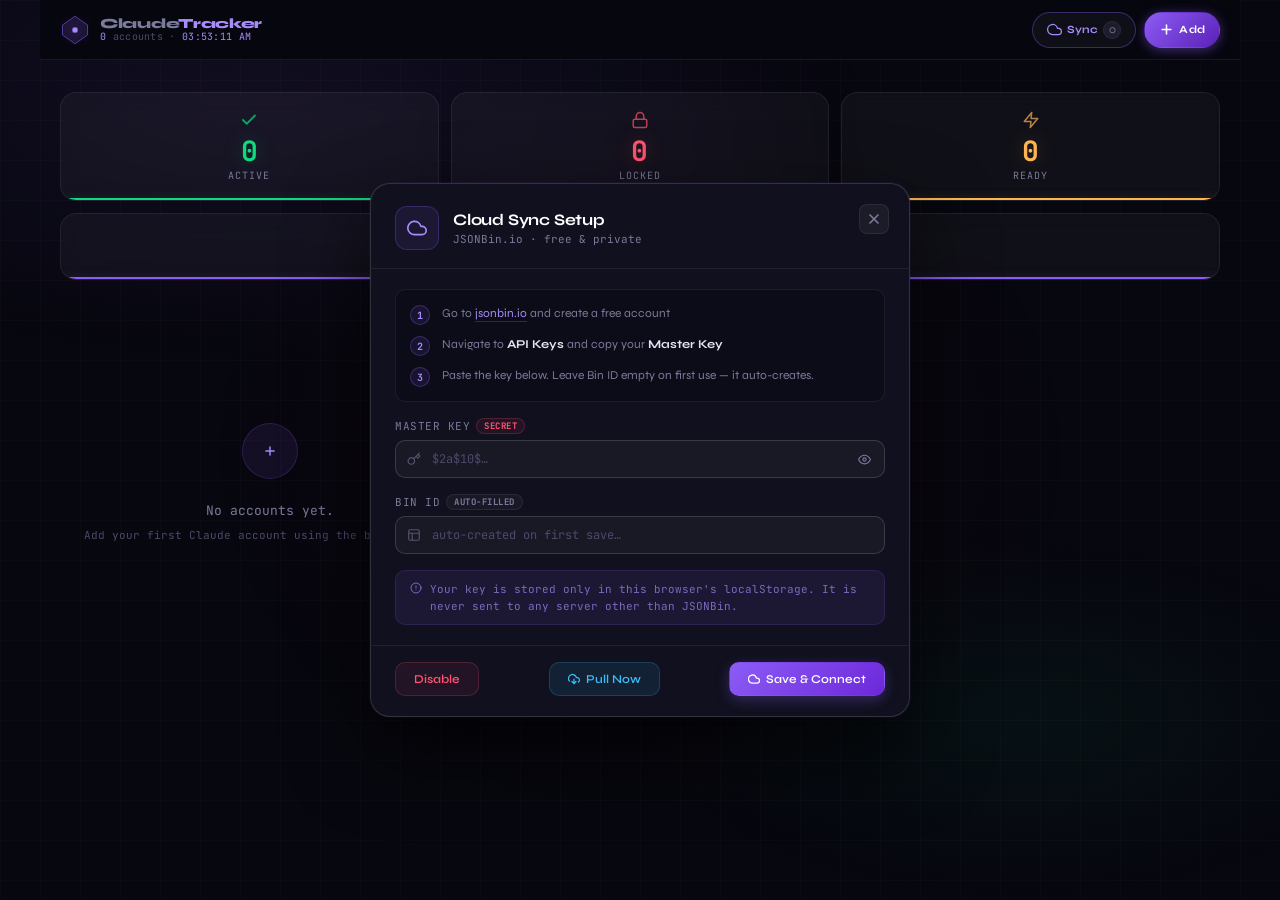
==== index.html @ 6a39f414 "add v1.0" ====
<!DOCTYPE html>
<html lang="en">
<head>
  <meta charset="UTF-8">
  <meta name="viewport" content="width=device-width, initial-scale=1.0">
  <title>Claude Account Tracker</title>
  <meta name="theme-color" content="#0a0a14">
  <meta name="apple-mobile-web-app-capable" content="yes">
  <meta name="apple-mobile-web-app-status-bar-style" content="black-translucent">
  <meta name="apple-mobile-web-app-title" content="ClaudeTrack">
  <link rel="preconnect" href="https://fonts.googleapis.com">
  <link href="https://fonts.googleapis.com/css2?family=Syne:wght@400;500;600;700;800&family=JetBrains+Mono:wght@300;400;500;700&display=swap" rel="stylesheet">
  <link rel="stylesheet" href="style.css">
</head>
<body>

<div class="app-wrapper">

  <!-- Nav Bar -->
  <nav class="navbar">
    <div class="nav-brand">
      <div class="nav-gem">
        <svg viewBox="0 0 48 48" fill="none" xmlns="http://www.w3.org/2000/svg">
          <polygon points="24,2 44,16 44,32 24,46 4,32 4,16" fill="rgba(139,92,246,0.15)" stroke="rgba(139,92,246,0.6)" stroke-width="1.5"/>
          <circle cx="24" cy="24" r="4" fill="#a78bfa" filter="url(#ngf)"/>
          <defs><filter id="ngf"><feGaussianBlur stdDeviation="1.5" result="b"/><feMerge><feMergeNode in="b"/><feMergeNode in="SourceGraphic"/></feMerge></filter></defs>
        </svg>
      </div>
      <div class="nav-brand-text">
        <span class="nav-title">Claude<span>Tracker</span></span>
        <span class="nav-meta"><span id="total-count">0</span> accounts · <span id="live-clock">--:--:--</span></span>
      </div>
    </div>

    <div class="nav-actions">
      <button class="nav-btn nav-btn-cloud" id="btn-cloud-setup" title="Cloud Sync">
        <svg width="15" height="15" viewBox="0 0 24 24" fill="none" stroke="currentColor" stroke-width="2" stroke-linecap="round" stroke-linejoin="round"><path d="M18 10h-1.26A8 8 0 1 0 9 20h9a5 5 0 0 0 0-10z"/></svg>
        <span class="nav-btn-label">Sync</span>
        <span class="sync-badge ss-idle" id="sync-status">○</span>
      </button>

      <button class="nav-btn nav-btn-add" id="btn-add-account" title="Add Account">
        <svg width="15" height="15" viewBox="0 0 24 24" fill="none" stroke="currentColor" stroke-width="2.5" stroke-linecap="round" stroke-linejoin="round"><line x1="12" y1="5" x2="12" y2="19"/><line x1="5" y1="12" x2="19" y2="12"/></svg>
        <span class="nav-btn-label">Add</span>
      </button>
    </div>
  </nav>

  <!-- Stats row -->
  <div class="stats-row">
    <div class="stat-card s-active">
      <span class="stat-icon"><svg width="18" height="18" viewBox="0 0 24 24" fill="none" stroke="currentColor" stroke-width="2.5" stroke-linecap="round" stroke-linejoin="round"><polyline points="20 6 9 17 4 12"/></svg></span>
      <div class="stat-num green" id="stat-active">0</div>
      <div class="stat-label">Active</div>
    </div>
    <div class="stat-card s-locked">
      <span class="stat-icon"><svg width="18" height="18" viewBox="0 0 24 24" fill="none" stroke="currentColor" stroke-width="2" stroke-linecap="round" stroke-linejoin="round"><rect x="3" y="11" width="18" height="11" rx="2" ry="2"/><path d="M7 11V7a5 5 0 0 1 10 0v4"/></svg></span>
      <div class="stat-num red" id="stat-locked">0</div>
      <div class="stat-label">Locked</div>
    </div>
    <div class="stat-card s-ready">
      <span class="stat-icon"><svg width="18" height="18" viewBox="0 0 24 24" fill="none" stroke="currentColor" stroke-width="2" stroke-linecap="round" stroke-linejoin="round"><polygon points="13 2 3 14 12 14 11 22 21 10 12 10 13 2"/></svg></span>
      <div class="stat-num amber" id="stat-ready">0</div>
      <div class="stat-label">Ready</div>
    </div>
    <div class="stat-card s-next">
      <span class="stat-icon s-next-icon"><svg width="20" height="20" viewBox="0 0 24 24" fill="none" stroke="currentColor" stroke-width="2" stroke-linecap="round" stroke-linejoin="round"><circle cx="12" cy="12" r="10"/><polyline points="12 6 12 12 16 14"/></svg></span>
      <div>
        <div class="stat-num purple" id="stat-next" style="font-size:20px;letter-spacing:2px;line-height:1">—</div>
        <div class="stat-label" style="text-align:left;margin-top:4px">Next Unlock</div>
      </div>
    </div>
  </div>

  <!-- Filter bar -->
  <div class="filter-bar">
    <button class="filter-btn active" data-filter="all">All <span class="filter-count" id="fc-all">0</span></button>
    <button class="filter-btn" data-filter="active">Active <span class="filter-count" id="fc-active">0</span></button>
    <button class="filter-btn" data-filter="locked">Locked <span class="filter-count" id="fc-locked">0</span></button>
    <button class="filter-btn" data-filter="ready">Ready <span class="filter-count" id="fc-ready">0</span></button>
  </div>

  <!-- Card grid -->
  <div class="grid" id="grid"></div>

  <footer>
    all data synced via jsonbin cloud · no emails stored locally · <span>Claude Tracker</span>
    <div class="footer-meta">
      <span class="footer-version">v1.0</span>
      <a class="footer-github" href="https://github.com/Tharindu899" target="_blank" rel="noopener">
        <svg width="13" height="13" viewBox="0 0 24 24" fill="currentColor" xmlns="http://www.w3.org/2000/svg"><path d="M12 0C5.37 0 0 5.37 0 12c0 5.31 3.435 9.795 8.205 11.385.6.105.825-.255.825-.57 0-.285-.015-1.23-.015-2.235-3.015.555-3.795-.735-4.035-1.41-.135-.345-.72-1.41-1.23-1.695-.42-.225-1.02-.78-.015-.795.945-.015 1.62.87 1.845 1.23 1.08 1.815 2.805 1.305 3.495.99.105-.78.42-1.305.765-1.605-2.67-.3-5.46-1.335-5.46-5.925 0-1.305.465-2.385 1.23-3.225-.12-.3-.54-1.53.12-3.18 0 0 1.005-.315 3.3 1.23.96-.27 1.98-.405 3-.405s2.04.135 3 .405c2.295-1.56 3.3-1.23 3.3-1.23.66 1.65.24 2.88.12 3.18.765.84 1.23 1.905 1.23 3.225 0 4.605-2.805 5.625-5.475 5.925.435.375.81 1.095.81 2.22 0 1.605-.015 2.895-.015 3.3 0 .315.225.69.825.57A12.02 12.02 0 0 0 24 12c0-6.63-5.37-12-12-12z"/></svg>
        tprabath81
      </a>
    </div>
  </footer>
</div>

<!-- Toast -->
<div class="toast" id="toast"></div>


<!-- ══════════════════════════════════════════════════════
     ADD ACCOUNT MODAL
     ═══════════════════════════════════════════════════ -->
<div class="modal-backdrop" id="add-modal-overlay"></div>
<div class="modal" id="add-modal" role="dialog" aria-modal="true" aria-labelledby="add-modal-title">
  <div class="modal-header">
    <div class="modal-icon modal-icon-green">
      <svg width="20" height="20" viewBox="0 0 24 24" fill="none" stroke="currentColor" stroke-width="2.5" stroke-linecap="round" stroke-linejoin="round"><path d="M16 21v-2a4 4 0 0 0-4-4H6a4 4 0 0 0-4 4v2"/><circle cx="9" cy="7" r="4"/><line x1="19" y1="8" x2="19" y2="14"/><line x1="22" y1="11" x2="16" y2="11"/></svg>
    </div>
    <div>
      <h2 class="modal-title" id="add-modal-title">Add Account</h2>
      <p class="modal-subtitle">Saved securely to your cloud bin</p>
    </div>
    <button class="modal-close" id="add-modal-close" aria-label="Close">
      <svg width="16" height="16" viewBox="0 0 24 24" fill="none" stroke="currentColor" stroke-width="2.5" stroke-linecap="round" stroke-linejoin="round"><line x1="18" y1="6" x2="6" y2="18"/><line x1="6" y1="6" x2="18" y2="18"/></svg>
    </button>
  </div>

  <div class="modal-body">
    <div class="field-group">
      <label class="field-label" for="add-name">Display Name</label>
      <div class="field-wrap">
        <span class="field-icon">
          <svg width="14" height="14" viewBox="0 0 24 24" fill="none" stroke="currentColor" stroke-width="2" stroke-linecap="round" stroke-linejoin="round"><path d="M20 21v-2a4 4 0 0 0-4-4H8a4 4 0 0 0-4 4v2"/><circle cx="12" cy="7" r="4"/></svg>
        </span>
        <input class="field-input" type="text" id="add-name" placeholder="e.g. Tharindu" autocomplete="off" spellcheck="false">
      </div>
    </div>

    <div class="field-group">
      <label class="field-label" for="add-email">Gmail Address</label>
      <div class="field-wrap">
        <span class="field-icon">
          <svg width="14" height="14" viewBox="0 0 24 24" fill="none" stroke="currentColor" stroke-width="2" stroke-linecap="round" stroke-linejoin="round"><path d="M4 4h16c1.1 0 2 .9 2 2v12c0 1.1-.9 2-2 2H4c-1.1 0-2-.9-2-2V6c0-1.1.9-2 2-2z"/><polyline points="22,6 12,13 2,6"/></svg>
        </span>
        <input class="field-input" type="email" id="add-email" placeholder="user@gmail.com" autocomplete="off" spellcheck="false">
      </div>
    </div>

    <div class="modal-notice">
      <svg width="12" height="12" viewBox="0 0 24 24" fill="none" stroke="currentColor" stroke-width="2" stroke-linecap="round" stroke-linejoin="round"><path d="M12 22s8-4 8-10V5l-8-3-8 3v7c0 6 8 10 8 10z"/></svg>
      This email is stored in your JSONBin cloud only — not in this repository or any local file.
    </div>
  </div>

  <div class="modal-footer">
    <button class="modal-btn modal-btn-ghost" id="add-cancel-btn" onclick="closeAddModal ? closeAddModal() : document.getElementById('add-modal').classList.remove('open')">Cancel</button>
    <button class="modal-btn modal-btn-primary" id="add-confirm-btn">
      <svg width="14" height="14" viewBox="0 0 24 24" fill="none" stroke="currentColor" stroke-width="2.5" stroke-linecap="round" stroke-linejoin="round"><line x1="12" y1="5" x2="12" y2="19"/><line x1="5" y1="12" x2="19" y2="12"/></svg>
      Add Account
    </button>
  </div>
</div>


<!-- ══════════════════════════════════════════════════════
     CLOUD SETUP MODAL
     ═══════════════════════════════════════════════════ -->
<div class="modal-backdrop" id="setup-modal-overlay"></div>
<div class="modal modal-wide" id="setup-modal" role="dialog" aria-modal="true" aria-labelledby="setup-modal-title">
  <div class="modal-header">
    <div class="modal-icon modal-icon-purple">
      <svg width="20" height="20" viewBox="0 0 24 24" fill="none" stroke="currentColor" stroke-width="2" stroke-linecap="round" stroke-linejoin="round"><path d="M18 10h-1.26A8 8 0 1 0 9 20h9a5 5 0 0 0 0-10z"/></svg>
    </div>
    <div>
      <h2 class="modal-title" id="setup-modal-title">Cloud Sync Setup</h2>
      <p class="modal-subtitle">JSONBin.io · free & private</p>
    </div>
    <button class="modal-close" id="setup-modal-close" aria-label="Close">
      <svg width="16" height="16" viewBox="0 0 24 24" fill="none" stroke="currentColor" stroke-width="2.5" stroke-linecap="round" stroke-linejoin="round"><line x1="18" y1="6" x2="6" y2="18"/><line x1="6" y1="6" x2="18" y2="18"/></svg>
    </button>
  </div>

  <div class="modal-body">

    <!-- Step guide -->
    <div class="setup-steps">
      <div class="setup-step">
        <div class="step-num">1</div>
        <div class="step-text">Go to <a href="https://jsonbin.io" target="_blank" rel="noopener" class="setup-link">jsonbin.io</a> and create a free account</div>
      </div>
      <div class="setup-step">
        <div class="step-num">2</div>
        <div class="step-text">Navigate to <strong>API Keys</strong> and copy your <strong>Master Key</strong></div>
      </div>
      <div class="setup-step">
        <div class="step-num">3</div>
        <div class="step-text">Paste the key below. Leave Bin ID empty on first use — it auto-creates.</div>
      </div>
    </div>

    <div class="field-group">
      <label class="field-label" for="setup-key-input">
        Master Key
        <span class="field-badge">secret</span>
      </label>
      <div class="field-wrap">
        <span class="field-icon">
          <svg width="14" height="14" viewBox="0 0 24 24" fill="none" stroke="currentColor" stroke-width="2" stroke-linecap="round" stroke-linejoin="round"><path d="M21 2l-2 2m-7.61 7.61a5.5 5.5 0 1 1-7.778 7.778 5.5 5.5 0 0 1 7.777-7.777zm0 0L15.5 7.5m0 0l3 3L22 7l-3-3m-3.5 3.5L19 4"/></svg>
        </span>
        <input class="field-input field-mono" type="password" id="setup-key-input" placeholder="$2a$10$…" autocomplete="off" spellcheck="false">
        <button class="field-reveal" onclick="const i=document.getElementById('setup-key-input');i.type=i.type==='password'?'text':'password'" title="Toggle visibility">
          <svg width="13" height="13" viewBox="0 0 24 24" fill="none" stroke="currentColor" stroke-width="2" stroke-linecap="round" stroke-linejoin="round"><path d="M1 12s4-8 11-8 11 8 11 8-4 8-11 8-11-8-11-8z"/><circle cx="12" cy="12" r="3"/></svg>
        </button>
      </div>
    </div>

    <div class="field-group">
      <label class="field-label" for="setup-id-input">
        Bin ID
        <span class="field-badge field-badge-dim">auto-filled</span>
      </label>
      <div class="field-wrap">
        <span class="field-icon">
          <svg width="14" height="14" viewBox="0 0 24 24" fill="none" stroke="currentColor" stroke-width="2" stroke-linecap="round" stroke-linejoin="round"><rect x="3" y="3" width="18" height="18" rx="2" ry="2"/><line x1="3" y1="9" x2="21" y2="9"/><line x1="9" y1="21" x2="9" y2="9"/></svg>
        </span>
        <input class="field-input field-mono" type="text" id="setup-id-input" placeholder="auto-created on first save…" autocomplete="off" spellcheck="false">
      </div>
    </div>

    <div class="modal-notice modal-notice-purple">
      <svg width="12" height="12" viewBox="0 0 24 24" fill="none" stroke="currentColor" stroke-width="2" stroke-linecap="round" stroke-linejoin="round"><circle cx="12" cy="12" r="10"/><line x1="12" y1="8" x2="12" y2="12"/><line x1="12" y1="16" x2="12.01" y2="16"/></svg>
      Your key is stored only in this browser's localStorage. It is never sent to any server other than JSONBin.
    </div>
  </div>

  <div class="modal-footer modal-footer-3">
    <button class="modal-btn modal-btn-danger" id="setup-clear-btn">Disable</button>
    <button class="modal-btn modal-btn-secondary" id="setup-pull-btn">
      <svg width="12" height="12" viewBox="0 0 24 24" fill="none" stroke="currentColor" stroke-width="2.5" stroke-linecap="round" stroke-linejoin="round"><polyline points="8 17 12 21 16 17"/><line x1="12" y1="12" x2="12" y2="21"/><path d="M20.88 18.09A5 5 0 0 0 18 9h-1.26A8 8 0 1 0 3 16.29"/></svg>
      Pull Now
    </button>
    <button class="modal-btn modal-btn-primary" id="setup-save-btn">
      <svg width="12" height="12" viewBox="0 0 24 24" fill="none" stroke="currentColor" stroke-width="2.5" stroke-linecap="round" stroke-linejoin="round"><path d="M18 10h-1.26A8 8 0 1 0 9 20h9a5 5 0 0 0 0-10z"/></svg>
      Save & Connect
    </button>
  </div>
</div>


<!-- ══════════════════════════════════════════════════════
     LOCK MODAL
     ═══════════════════════════════════════════════════ -->
<div class="modal-backdrop" id="lock-modal-overlay"></div>
<div class="modal" id="lock-modal" role="dialog" aria-modal="true" aria-labelledby="lock-modal-title">
  <div class="modal-header">
    <div class="modal-icon modal-icon-red">
      <svg width="20" height="20" viewBox="0 0 24 24" fill="none" stroke="currentColor" stroke-width="2.5" stroke-linecap="round" stroke-linejoin="round"><rect x="3" y="11" width="18" height="11" rx="2"/><path d="M7 11V7a5 5 0 0 1 10 0v4"/></svg>
    </div>
    <div>
      <h2 class="modal-title" id="lock-modal-title">Set Lock</h2>
      <p class="modal-subtitle" id="lock-modal-email" style="font-family:var(--mono);font-size:11px;color:var(--muted2);margin-top:2px;"></p>
    </div>
    <button class="modal-close" id="lock-modal-close" aria-label="Close">
      <svg width="16" height="16" viewBox="0 0 24 24" fill="none" stroke="currentColor" stroke-width="2.5" stroke-linecap="round" stroke-linejoin="round"><line x1="18" y1="6" x2="6" y2="18"/><line x1="6" y1="6" x2="18" y2="18"/></svg>
    </button>
  </div>

  <div class="modal-body">
    <div class="lock-modal-acct">
      <svg width="13" height="13" viewBox="0 0 24 24" fill="none" stroke="currentColor" stroke-width="2" stroke-linecap="round" stroke-linejoin="round"><path d="M20 21v-2a4 4 0 0 0-4-4H8a4 4 0 0 0-4 4v2"/><circle cx="12" cy="7" r="4"/></svg>
      Locking: <strong id="lock-modal-name"></strong>
    </div>

    <div class="field-group">
      <label class="field-label">Unlock Time</label>
      <div class="hm-picker">
        <div class="hm-unit">
          <button class="hm-arrow" id="hm-hour-up" type="button">▲</button>
          <input class="hm-input" type="number" id="lock-hour" min="0" max="23" placeholder="00">
          <button class="hm-arrow" id="hm-hour-dn" type="button">▼</button>
        </div>
        <span class="hm-colon">:</span>
        <div class="hm-unit">
          <button class="hm-arrow" id="hm-min-up" type="button">▲</button>
          <input class="hm-input" type="number" id="lock-min" min="0" max="59" placeholder="00">
          <button class="hm-arrow" id="hm-min-dn" type="button">▼</button>
        </div>
      </div>
      <div class="lock-date-hint hint-today" id="lock-modal-hint"></div>
    </div>

    <div class="modal-notice" style="background:var(--red-dim);border-color:rgba(255,83,112,0.15);color:rgba(255,83,112,0.7);">
      <svg width="12" height="12" viewBox="0 0 24 24" fill="none" stroke="currentColor" stroke-width="2" stroke-linecap="round" stroke-linejoin="round"><circle cx="12" cy="12" r="10"/><line x1="12" y1="8" x2="12" y2="12"/><line x1="12" y1="16" x2="12.01" y2="16"/></svg>
      If the time has already passed today, it will auto-set to tomorrow.
    </div>
  </div>

  <div class="modal-footer">
    <button class="modal-btn modal-btn-ghost" id="lock-modal-cancel">Cancel</button>
    <button class="modal-btn modal-btn-red" id="lock-modal-confirm">
      <svg width="13" height="13" viewBox="0 0 24 24" fill="none" stroke="currentColor" stroke-width="2.5" stroke-linecap="round" stroke-linejoin="round"><rect x="3" y="11" width="18" height="11" rx="2"/><path d="M7 11V7a5 5 0 0 1 10 0v4"/></svg>
      Lock Account
    </button>
  </div>
</div>


<!-- ══════════════════════════════════════════════════════
     FREE MODAL
     ═══════════════════════════════════════════════════ -->
<div class="modal-backdrop" id="free-modal-overlay"></div>
<div class="modal" id="free-modal" role="dialog" aria-modal="true" aria-labelledby="free-modal-title">
  <div class="modal-header">
    <div class="modal-icon modal-icon-green">
      <svg width="20" height="20" viewBox="0 0 24 24" fill="none" stroke="currentColor" stroke-width="2.5" stroke-linecap="round" stroke-linejoin="round"><rect x="3" y="11" width="18" height="11" rx="2"/><path d="M7 11V7a5 5 0 0 1 9.9-1"/></svg>
    </div>
    <div>
      <h2 class="modal-title" id="free-modal-title">Free Account</h2>
      <p class="modal-subtitle" id="free-modal-email" style="font-family:var(--mono);font-size:11px;color:var(--muted2);margin-top:2px;"></p>
    </div>
    <button class="modal-close" id="free-modal-close" aria-label="Close">
      <svg width="16" height="16" viewBox="0 0 24 24" fill="none" stroke="currentColor" stroke-width="2.5" stroke-linecap="round" stroke-linejoin="round"><line x1="18" y1="6" x2="6" y2="18"/><line x1="6" y1="6" x2="18" y2="18"/></svg>
    </button>
  </div>

  <div class="modal-body">
    <div class="free-confirm-box">
      <div class="free-confirm-icon">
        <svg width="28" height="28" viewBox="0 0 24 24" fill="none" stroke="currentColor" stroke-width="2" stroke-linecap="round" stroke-linejoin="round"><rect x="3" y="11" width="18" height="11" rx="2"/><path d="M7 11V7a5 5 0 0 1 9.9-1"/></svg>
      </div>
      <p class="free-confirm-text">Unlock <strong id="free-modal-name"></strong>?</p>
      <p class="free-confirm-sub">This will immediately clear the lock and mark the account as active.</p>
    </div>
  </div>

  <div class="modal-footer">
    <button class="modal-btn modal-btn-ghost" id="free-modal-cancel">Cancel</button>
    <button class="modal-btn modal-btn-primary" id="free-modal-confirm">
      <svg width="13" height="13" viewBox="0 0 24 24" fill="none" stroke="currentColor" stroke-width="2.5" stroke-linecap="round" stroke-linejoin="round"><polyline points="20 6 9 17 4 12"/></svg>
      Yes, Free It
    </button>
  </div>
</div>


<script src="config.js"></script>
<script src="app.js"></script>
</body>
</html>
---- style.css ----
/* ═══════════════════════════════════════════════════════
   Claude Account Tracker — STYLES
   ═══════════════════════════════════════════════════════ */

*, *::before, *::after { box-sizing: border-box; margin: 0; padding: 0; }

/* ── Design tokens ────────────────────────────────────── */
:root {
  --bg:           #07070f;
  --bg2:          #0d0d1a;
  --surface:      rgba(255,255,255,0.03);
  --surface-hover:rgba(255,255,255,0.06);
  --glass:        rgba(255,255,255,0.04);
  --border:       rgba(255,255,255,0.07);
  --border2:      rgba(255,255,255,0.14);
  --text:         #e2e2f0;
  --muted:        #4a4a6a;
  --muted2:       #7a7a9a;

  --accent:       #8b5cf6;
  --accent2:      #a78bfa;
  --accent-glow:  rgba(139,92,246,0.3);
  --accent-dim:   rgba(139,92,246,0.1);

  --green:        #10d97e;
  --green-glow:   rgba(16,217,126,0.25);
  --green-dim:    rgba(16,217,126,0.08);

  --red:          #ff5370;
  --red-glow:     rgba(255,83,112,0.25);
  --red-dim:      rgba(255,83,112,0.08);

  --amber:        #ffb454;
  --amber-glow:   rgba(255,180,84,0.25);
  --amber-dim:    rgba(255,180,84,0.08);

  --blue:         #38bdf8;
  --blue-dim:     rgba(56,189,248,0.1);

  --mono:   'JetBrains Mono', monospace;
  --sans:   'Syne', sans-serif;

  --radius:    16px;
  --radius-sm: 10px;
}

/* ── Base ─────────────────────────────────────────────── */
html { scroll-behavior: smooth; }

body {
  background: var(--bg);
  color: var(--text);
  font-family: var(--sans);
  min-height: 100vh;
  overflow-x: hidden;
}

body::before {
  content: '';
  position: fixed; inset: 0;
  background:
    radial-gradient(ellipse 80% 50% at 20% 10%,  rgba(139,92,246,0.08) 0%, transparent 60%),
    radial-gradient(ellipse 60% 40% at 80% 80%,  rgba(16,217,126,0.05) 0%, transparent 50%),
    radial-gradient(ellipse 50% 60% at 50% 50%,  rgba(255,83,112,0.03) 0%, transparent 70%);
  pointer-events: none; z-index: 0;
}

body::after {
  content: '';
  position: fixed; inset: 0;
  background-image:
    linear-gradient(rgba(255,255,255,0.015) 1px, transparent 1px),
    linear-gradient(90deg, rgba(255,255,255,0.015) 1px, transparent 1px);
  background-size: 40px 40px;
  pointer-events: none; z-index: 0;
}

/* ── Layout ───────────────────────────────────────────── */
.app-wrapper {
  position: relative; z-index: 1;
  max-width: 1200px;
  margin: 0 auto;
  padding: 32px 20px 64px;
}


/* ── Navbar ─────────────────────────────────────────────── */
.navbar {
  position: sticky;
  top: 0;
  z-index: 500;
  display: flex;
  flex-wrap: nowrap;
  align-items: center;
  justify-content: space-between;
  gap: 0;
  padding: 0 20px;
  height: 60px;
  margin: -32px -20px 32px;
  background: rgba(7,7,15,0.95);
  backdrop-filter: blur(24px);
  -webkit-backdrop-filter: blur(24px);
  border-bottom: 1px solid var(--border);
  animation: fadeDown 0.5s ease both;
}

/* ── Brand ── */
.nav-brand {
  display: flex;
  align-items: center;
  gap: 10px;
  flex-shrink: 0;
  text-decoration: none;
  min-width: 0;
}
.nav-gem {
  width: 30px; height: 30px;
  min-width: 30px; max-width: 30px;
  flex-shrink: 0;
  overflow: hidden;
  display: flex; align-items: center; justify-content: center;
}
.nav-gem svg {
  display: block;
  width: 30px !important; height: 30px !important;
  filter: drop-shadow(0 0 8px var(--accent-glow));
}
.nav-brand-text {
  display: flex;
  flex-direction: column;
  gap: 1px;
  min-width: 0;
}
.nav-title {
  font-size: 14px;
  font-weight: 800;
  color: var(--muted2);
  font-family: var(--sans);
  letter-spacing: -0.3px;
  white-space: nowrap;
  line-height: 1;
}
.nav-title span { color: var(--accent2); }
.nav-meta {
  font-size: 10px;
  color: var(--muted);
  font-family: var(--mono);
  white-space: nowrap;
  letter-spacing: 0.3px;
  line-height: 1;
}
.nav-meta span { color: var(--accent2); }

/* ── Action buttons ── */
.nav-actions {
  display: flex;
  align-items: center;
  gap: 8px;
  flex-shrink: 0;
}

/* Both buttons: equal square pill shape */
.nav-btn {
  display: inline-flex;
  align-items: center;
  justify-content: center;
  gap: 5px;
  font-family: var(--sans);
  font-size: 11px;
  font-weight: 700;
  height: 36px;
  padding: 0 14px;
  border-radius: 18px;
  border: 1px solid var(--border2);
  background: var(--glass);
  cursor: pointer;
  backdrop-filter: blur(10px);
  transition: all 0.2s;
  white-space: nowrap;
  letter-spacing: 0.2px;
  -webkit-tap-highlight-color: transparent;
}

.nav-btn-cloud {
  color: var(--accent2);
  border-color: rgba(139,92,246,0.35);
}
.nav-btn-cloud:hover,
.nav-btn-cloud:active {
  background: var(--accent-dim);
  box-shadow: 0 0 16px var(--accent-glow);
}

.nav-btn-add {
  background: linear-gradient(135deg, var(--accent) 0%, #5b21b6 100%);
  border-color: transparent;
  color: #fff;
  box-shadow: 0 2px 12px rgba(139,92,246,0.45);
}
.nav-btn-add:hover,
.nav-btn-add:active {
  transform: translateY(-1px);
  box-shadow: 0 5px 20px rgba(139,92,246,0.55);
}

.nav-btn-label { font-size: 11px; font-weight: 700; }

/* ── Sync badge ───────────────────────────────────────── */
.sync-badge {
  font-family: var(--mono);
  font-size: 10px;
  font-weight: 700;
  width: 18px;
  height: 18px;
  display: flex;
  align-items: center;
  justify-content: center;
  border-radius: 50%;
  letter-spacing: 0;
  flex-shrink: 0;
}

.ss-idle    { background: rgba(74,74,106,0.25); color: var(--muted2); border: 1px solid rgba(74,74,106,0.3); }
.ss-syncing { background: rgba(56,189,248,0.12); color: var(--blue);  border: 1px solid rgba(56,189,248,0.3); }
.ss-ok      { background: var(--green-dim);       color: var(--green); border: 1px solid rgba(16,217,126,0.3); }
.ss-error   { background: var(--red-dim);          color: var(--red);   border: 1px solid rgba(255,83,112,0.3); }

/* ── Stats row ────────────────────────────────────────── */
.stats-row {
  display: grid;
  grid-template-columns: repeat(3, 1fr);
  gap: 12px;
  margin-bottom: 32px;
  animation: fadeUp 0.6s 0.15s ease both;
}

.stat-card {
  background: var(--glass);
  border: 1px solid var(--border);
  border-radius: var(--radius);
  padding: 18px 20px;
  text-align: center;
  backdrop-filter: blur(10px);
  position: relative;
  overflow: hidden;
  transition: transform 0.2s, box-shadow 0.2s;
}
.stat-card:hover { transform: translateY(-2px); }

.stat-card::before {
  content: '';
  position: absolute;
  bottom: 0; left: 0; right: 0;
  height: 2px;
}
.stat-card.s-active::before { background: var(--green);  box-shadow: 0 0 8px var(--green-glow); }
.stat-card.s-locked::before { background: var(--red);    box-shadow: 0 0 8px var(--red-glow); }
.stat-card.s-ready::before  { background: var(--amber);  box-shadow: 0 0 8px var(--amber-glow); }
.stat-card.s-next::before   { background: var(--accent); box-shadow: 0 0 8px var(--accent-glow); }

.stat-card.s-next {
  grid-column: 1 / -1;
  display: flex;
  align-items: center;
  justify-content: center;
  gap: 16px;
  padding: 14px 24px;
  text-align: left;
}

.stat-icon { display: flex; align-items: center; justify-content: center; margin-bottom: 8px; opacity: 0.7; }
.s-active .stat-icon { color: var(--green); }
.s-locked .stat-icon { color: var(--red); }
.s-ready  .stat-icon { color: var(--amber); }
.s-next   .stat-icon { color: var(--accent2); margin: 0; }

.stat-num {
  font-size: 28px;
  font-weight: 700;
  font-family: var(--mono);
  line-height: 1;
  margin-bottom: 4px;
}
.stat-num.green  { color: var(--green);   text-shadow: 0 0 20px var(--green-glow); }
.stat-num.red    { color: var(--red);     text-shadow: 0 0 20px var(--red-glow); }
.stat-num.amber  { color: var(--amber);   text-shadow: 0 0 20px var(--amber-glow); }
.stat-num.purple { color: var(--accent2); text-shadow: 0 0 20px var(--accent-glow); }

.stat-label {
  font-size: 10px;
  color: var(--muted2);
  font-family: var(--mono);
  text-transform: uppercase;
  letter-spacing: 1px;
}

/* ── Filter bar ───────────────────────────────────────── */
.filter-bar {
  display: flex;
  align-items: center;
  justify-content: center;
  gap: 8px;
  margin-bottom: 20px;
  flex-wrap: nowrap;
  animation: fadeUp 0.6s 0.2s ease both;
}

.filter-btn {
  font-family: var(--mono);
  font-size: 10px;
  font-weight: 700;
  padding: 6px 14px;
  border-radius: 20px;
  border: 1px solid var(--border);
  background: transparent;
  color: var(--muted2);
  cursor: pointer;
  transition: all 0.2s;
  text-transform: uppercase;
  letter-spacing: 0.5px;
}
.filter-btn.active,
.filter-btn:hover { border-color: var(--accent); color: var(--accent2); background: var(--accent-dim); }

.filter-count {
  font-size: 9px;
  background: var(--accent-dim);
  color: var(--accent2);
  border-radius: 10px;
  padding: 1px 5px;
  margin-left: 3px;
}

/* ── Card grid ────────────────────────────────────────── */
.grid { display: flex; flex-wrap: wrap; gap: 16px; }
.grid .card { flex: 1 1 300px; min-width: 0; }

/* ── Account card ─────────────────────────────────────── */
.card {
  background: var(--glass);
  border: 1px solid var(--border);
  border-radius: var(--radius);
  padding: 20px;
  position: relative;
  overflow: hidden;
  backdrop-filter: blur(12px);
  transition: transform 0.25s, box-shadow 0.25s, border-color 0.3s;
  animation: cardIn 0.5s ease both;
}
.card:hover { transform: translateY(-3px); box-shadow: 0 12px 40px rgba(0,0,0,0.4); }

/* FIX: card-top-bar (referenced in JS cardHTML) = top accent line */
.card-top-bar {
  position: absolute;
  top: 0; left: 0; right: 0;
  height: 2px;
  background: var(--green);
  box-shadow: 0 0 12px var(--green-glow);
  transition: all 0.3s;
}
.card.locked .card-top-bar { background: var(--red);   box-shadow: 0 0 12px var(--red-glow); }
.card.ready  .card-top-bar { background: var(--amber); box-shadow: 0 0 12px var(--amber-glow); }

/* Keep legacy .card-glow too for compat */
.card-glow {
  position: absolute;
  top: 0; left: 0; right: 0;
  height: 2px;
  background: var(--green);
  box-shadow: 0 0 12px var(--green-glow);
  transition: all 0.3s;
}
.card.locked .card-glow { background: var(--red);   box-shadow: 0 0 12px var(--red-glow); }
.card.ready  .card-glow { background: var(--amber); box-shadow: 0 0 12px var(--amber-glow); }

.card::after {
  content: '';
  position: absolute;
  top: 0; right: 0;
  width: 80px; height: 80px;
  background: radial-gradient(circle at top right, rgba(139,92,246,0.06), transparent 70%);
  pointer-events: none;
}
.card.locked::after { background: radial-gradient(circle at top right, rgba(255,83,112,0.06),  transparent 70%); }
.card.ready::after  { background: radial-gradient(circle at top right, rgba(255,180,84,0.06),  transparent 70%); }

/* Card header */
.card-header { display: flex; align-items: flex-start; justify-content: space-between; margin-bottom: 12px; }
.acct-name { font-size: 18px; font-weight: 700; color: #fff; letter-spacing: -0.3px; line-height: 1.2; }
.acct-pos  { font-size: 10px; color: var(--muted); font-family: var(--mono); margin-top: 1px; }

/* Badge */
.badge {
  display: flex;
  align-items: center;
  gap: 5px;
  font-size: 10px;
  font-family: var(--mono);
  font-weight: 700;
  padding: 4px 10px;
  border-radius: 20px;
  letter-spacing: 0.5px;
  white-space: nowrap;
  flex-shrink: 0;
}
.badge-active { background: var(--green-dim); color: var(--green); border: 1px solid rgba(16,217,126,0.2); }
.badge-locked { background: var(--red-dim);   color: var(--red);   border: 1px solid rgba(255,83,112,0.2); }
.badge-ready  { background: var(--amber-dim); color: var(--amber); border: 1px solid rgba(255,180,84,0.2); }

.badge-dot { width: 5px; height: 5px; border-radius: 50%; flex-shrink: 0; }
.dot-green { background: var(--green); animation: pulse 2s infinite; }
.dot-red   { background: var(--red); }
.dot-amber { background: var(--amber); animation: pulse 1.5s infinite; }

/* Email chip */
.email-chip {
  display: inline-flex;
  align-items: center;
  gap: 6px;
  background: rgba(255,255,255,0.04);
  border: 1px solid var(--border);
  border-radius: 8px;
  padding: 5px 10px;
  margin-bottom: 14px;
  width: 100%;
  min-width: 0;
}
.email-icon { display: flex; align-items: center; opacity: 0.45; flex-shrink: 0; color: var(--muted2); }
.email-text { font-size: 11px; color: var(--muted2); font-family: var(--mono); flex: 1; overflow: hidden; text-overflow: ellipsis; white-space: nowrap; min-width: 0; }

/* Icon buttons (copy + delete) */
.icon-btn {
  background: none;
  border: none;
  cursor: pointer;
  display: flex;
  align-items: center;
  justify-content: center;
  padding: 3px 5px;
  border-radius: 5px;
  transition: all 0.15s;
  flex-shrink: 0;
  color: var(--muted);
}

.copy-btn:hover { color: var(--accent2); background: var(--accent-dim); }

.del-btn:hover  { color: var(--red); background: var(--red-dim); }

/* Progress */
.progress-wrap { height: 3px; background: rgba(255,255,255,0.05); border-radius: 3px; overflow: hidden; margin-bottom: 12px; }
.progress-bar  { height: 100%; border-radius: 3px; background: var(--green); transition: width 1s linear, background 0.3s; width: 0%; }

/* Separator */
.sep { height: 1px; background: var(--border); margin: 12px 0; }

/* Unlock row */
.unlock-row { display: flex; justify-content: space-between; align-items: center; margin-bottom: 12px; }
.unlock-label { font-size: 10px; color: var(--muted2); font-family: var(--mono); text-transform: uppercase; letter-spacing: 0.5px; }
.unlock-val   { font-size: 11px; font-family: var(--mono); font-weight: 700; }
.uv-dim   { color: var(--muted); }
.uv-amber { color: var(--amber); }
.uv-green { color: var(--green); }

/* Countdown box */
.countdown-box {
  background: rgba(0,0,0,0.25);
  border: 1px solid var(--border);
  border-radius: var(--radius-sm);
  padding: 14px 16px;
  text-align: center;
  margin-bottom: 14px;
  position: relative;
  overflow: hidden;
}
.countdown-box.locked-box { border-color: rgba(255,83,112,0.2);  background: rgba(255,83,112,0.04); }
.countdown-box.ready-box  { border-color: rgba(16,217,126,0.2);  background: rgba(16,217,126,0.04); }

.cd-timer  { font-size: 26px; font-family: var(--mono); font-weight: 700; letter-spacing: 3px; color: var(--amber); text-shadow: 0 0 20px var(--amber-glow); line-height: 1; }
.cd-ready  { font-size: 13px; font-family: var(--mono); font-weight: 700; color: var(--green); text-shadow: 0 0 16px var(--green-glow); display: flex; align-items: center; justify-content: center; gap: 6px; }
.cd-idle   { font-size: 20px; font-family: var(--mono); color: var(--muted); letter-spacing: 3px; }
.cd-sublabel { font-size: 9px; color: var(--muted); font-family: var(--mono); text-transform: uppercase; letter-spacing: 1px; margin-top: 5px; }

/* Inputs */
.input-label { font-size: 10px; color: var(--muted2); font-family: var(--mono); text-transform: uppercase; letter-spacing: 0.5px; margin-bottom: 6px; display: block; }

/* ── Time input (modern, time-only) ── */
.time-input-wrap {
  position: relative;
  display: flex;
  align-items: center;
  margin-bottom: 10px;
}
.time-input-icon {
  position: absolute;
  left: 11px;
  display: flex;
  align-items: center;
  color: var(--accent2);
  pointer-events: none;
  opacity: 0.7;
  z-index: 1;
}

.time-input {
  width: 100%;
  background: rgba(139,92,246,0.06);
  border: 1px solid rgba(139,92,246,0.25);
  border-radius: var(--radius-sm);
  color: var(--text);
  font-family: var(--mono);
  font-size: 15px;
  font-weight: 600;
  letter-spacing: 2px;
  padding: 10px 12px 10px 34px;
  outline: none;
  transition: border-color 0.2s, box-shadow 0.2s, background 0.2s;
  color-scheme: dark;
}
.time-input:focus {
  border-color: var(--accent);
  background: rgba(139,92,246,0.1);
  box-shadow: 0 0 0 3px var(--accent-dim);
}
.time-input::-webkit-calendar-picker-indicator {
  filter: invert(0.7) sepia(1) hue-rotate(220deg) saturate(2);
  cursor: pointer;
  opacity: 0.6;
}
.time-input::-webkit-calendar-picker-indicator:hover { opacity: 1; }

.notes-input {
  width: 100%;
  background: rgba(255,255,255,0.04);
  border: 1px solid var(--border);
  border-radius: var(--radius-sm);
  color: var(--muted2);
  font-family: var(--sans);
  font-size: 11px;
  padding: 7px 10px;
  outline: none;
  margin-bottom: 10px;
  transition: border-color 0.2s;
  resize: none;
  height: 48px;
}
.notes-input:focus { border-color: var(--border2); color: var(--text); }
.notes-input::placeholder { color: var(--muted); }

/* ── Hold-to-confirm buttons ──────────────────────────── */
.hold-hint {
  text-align: center;
  font-size: 9px;
  font-family: var(--mono);
  color: var(--muted);
  letter-spacing: 0.5px;
  margin-bottom: 10px;
  opacity: 0.6;
}

.btn-row { display: grid; grid-template-columns: 1fr 1fr 1fr; gap: 8px; }
.btn-row-2 { grid-template-columns: 1fr 1fr; }

.btn {
  font-family: var(--sans);
  font-size: 11px;
  font-weight: 600;
  padding: 9px 6px;
  border-radius: var(--radius-sm);
  cursor: pointer;
  border: 1px solid transparent;
  display: flex;
  align-items: center;
  justify-content: center;
  gap: 4px;
  position: relative;
  overflow: hidden;
  user-select: none;
  -webkit-user-select: none;
  touch-action: none;
  transition: opacity 0.15s;
  -webkit-tap-highlight-color: transparent;
}
.btn:disabled { opacity: 0.25; cursor: not-allowed; }

.btn-hold-fill {
  position: absolute; inset: 0;
  width: 0%;
  background: rgba(255,255,255,0.15);
  transition: none;
  pointer-events: none;
  border-radius: inherit;
}
.btn.holding .btn-hold-fill { width: 100%; transition: width 0.75s linear; }

.btn-lock-now { background: var(--accent-dim); color: var(--accent2); border-color: rgba(139,92,246,0.25); }
.btn-lock-now:not(:disabled):hover { background: rgba(139,92,246,0.2); box-shadow: 0 0 16px rgba(139,92,246,0.2); }

.btn-set-lock { background: var(--red-dim); color: var(--red); border-color: rgba(255,83,112,0.2); }
.btn-set-lock:not(:disabled):hover { background: rgba(255,83,112,0.15); box-shadow: 0 0 16px var(--red-glow); }

.btn-free { background: var(--green-dim); color: var(--green); border-color: rgba(16,217,126,0.2); }
.btn-free:not(:disabled):hover { background: rgba(16,217,126,0.15); box-shadow: 0 0 16px var(--green-glow); }

/* ── Empty state ──────────────────────────────────────── */
.empty-state {
  grid-column: 1 / -1;
  text-align: center;
  padding: 64px 24px;
  color: var(--muted2);
  font-family: var(--mono);
  font-size: 13px;
  line-height: 1.8;
}

.empty-icon {
  display: flex;
  align-items: center;
  justify-content: center;
  width: 56px; height: 56px;
  margin: 0 auto 20px;
  background: var(--accent-dim);
  border: 1px solid rgba(139,92,246,0.2);
  border-radius: 50%;
  color: var(--accent2);
}

.empty-sub {
  font-size: 11px;
  color: var(--muted);
  margin-top: 4px;
}

/* ── Toast ────────────────────────────────────────────── */
.toast {
  position: fixed;
  bottom: 24px; left: 50%;
  transform: translateX(-50%) translateY(20px);
  background: rgba(16,217,126,0.12);
  border: 1px solid rgba(16,217,126,0.3);
  color: var(--green);
  font-family: var(--mono);
  font-size: 11px;
  padding: 10px 20px;
  border-radius: 50px;
  opacity: 0;
  transition: all 0.3s;
  pointer-events: none;
  z-index: 2000;
  backdrop-filter: blur(10px);
  white-space: nowrap;
}
.toast.show { opacity: 1; transform: translateX(-50%) translateY(0); }

/* ── Footer ───────────────────────────────────────────── */
footer {
  text-align: center;
  margin-top: 48px;
  font-size: 10px;
  font-family: var(--mono);
  color: var(--muted);
  letter-spacing: 0.5px;
}
footer span { color: var(--accent2); }

/* ═══════════════════════════════════════════════════════
   MODAL SYSTEM (was entirely missing)
   ═══════════════════════════════════════════════════════ */
.modal-backdrop {
  position: fixed; inset: 0;
  background: rgba(0,0,0,0.65);
  backdrop-filter: blur(6px);
  z-index: 900;
  opacity: 0;
  pointer-events: none;
  transition: opacity 0.25s;
}
.modal-backdrop + .modal.open ~ .modal-backdrop,
#add-modal.open ~ #add-modal-overlay,
#setup-modal.open ~ #setup-modal-overlay { opacity: 1; pointer-events: auto; }

/* Show backdrop when its sibling modal is open */
#add-modal-overlay   { display: none; }
#setup-modal-overlay { display: none; }

#add-modal.open   + * { /* handled below */ }
/* Use JS .open class directly on backdrops via pairing */

.modal-backdrop {
  display: block;
  opacity: 0;
  pointer-events: none;
  transition: opacity 0.25s;
}

/* When any modal has .open, show the matching backdrop */
#add-modal.open   { display: flex; animation: modalIn 0.3s ease both; }
#setup-modal.open { display: flex; animation: modalIn 0.3s ease both; }
#lock-modal.open  { display: flex; animation: modalIn 0.3s ease both; }
#free-modal.open  { display: flex; animation: modalIn 0.3s ease both; }

/* Activate backdrop alongside open modal */
#add-modal.open   ~ #add-modal-overlay,
#setup-modal.open ~ #setup-modal-overlay,
#lock-modal.open  ~ #lock-modal-overlay,
#free-modal.open  ~ #free-modal-overlay { opacity: 1 !important; pointer-events: auto !important; }

/* Reorder so overlay appears behind modal but above page */
#add-modal-overlay,
#setup-modal-overlay,
#lock-modal-overlay,
#free-modal-overlay {
  position: fixed; inset: 0;
  background: rgba(0,0,0,0.65);
  backdrop-filter: blur(6px);
  z-index: 900;
  opacity: 0;
  pointer-events: none;
  transition: opacity 0.25s;
  display: block;
}

.modal {
  display: none;
  position: fixed;
  top: 50%; left: 50%;
  transform: translate(-50%, -50%);
  z-index: 1000;
  width: min(480px, calc(100vw - 32px));
  max-height: calc(100vh - 48px);
  overflow-y: auto;
  background: #10101e;
  border: 1px solid var(--border2);
  border-radius: 20px;
  box-shadow: 0 32px 80px rgba(0,0,0,0.7), 0 0 0 1px rgba(139,92,246,0.08);
  flex-direction: column;
}

.modal-wide { width: min(540px, calc(100vw - 32px)); }

/* ── Modal header ── */
.modal-header {
  display: flex;
  align-items: center;
  gap: 14px;
  padding: 22px 24px 18px;
  border-bottom: 1px solid var(--border);
  position: relative;
}

.modal-icon {
  width: 44px; height: 44px;
  flex-shrink: 0;
  border-radius: 12px;
  display: flex;
  align-items: center;
  justify-content: center;
}
.modal-icon-green  { background: var(--green-dim);  border: 1px solid rgba(16,217,126,0.2);  color: var(--green); }
.modal-icon-purple { background: var(--accent-dim); border: 1px solid rgba(139,92,246,0.25); color: var(--accent2); }
.modal-icon-red    { background: var(--red-dim);    border: 1px solid rgba(255,83,112,0.25); color: var(--red); }

.modal-title {
  font-size: 16px;
  font-weight: 700;
  color: #fff;
  letter-spacing: -0.2px;
  -webkit-text-fill-color: #fff;
  background: none;
  line-height: 1.2;
}

.modal-subtitle {
  font-size: 11px;
  color: var(--muted2);
  font-family: var(--mono);
  margin-top: 2px;
}

.modal-close {
  position: absolute;
  top: 20px; right: 20px;
  background: rgba(255,255,255,0.05);
  border: 1px solid var(--border);
  border-radius: 8px;
  color: var(--muted2);
  cursor: pointer;
  width: 30px; height: 30px;
  display: flex;
  align-items: center;
  justify-content: center;
  transition: all 0.15s;
}
.modal-close:hover { background: var(--red-dim); color: var(--red); border-color: rgba(255,83,112,0.3); }

/* ── Modal body ── */
.modal-body {
  padding: 20px 24px;
  display: flex;
  flex-direction: column;
  gap: 16px;
}

/* ── Field system ── */
.field-group { display: flex; flex-direction: column; gap: 6px; }

.field-label {
  font-size: 11px;
  font-family: var(--mono);
  color: var(--muted2);
  text-transform: uppercase;
  letter-spacing: 0.5px;
  display: flex;
  align-items: center;
  gap: 6px;
}

.field-badge {
  font-size: 9px;
  background: var(--red-dim);
  color: var(--red);
  border: 1px solid rgba(255,83,112,0.2);
  border-radius: 20px;
  padding: 1px 7px;
  letter-spacing: 0.5px;
  font-weight: 700;
}
.field-badge-dim {
  background: var(--glass);
  color: var(--muted2);
  border-color: var(--border);
}

.field-wrap {
  position: relative;
  display: flex;
  align-items: center;
}

.field-icon {
  position: absolute;
  left: 12px;
  display: flex;
  align-items: center;
  color: var(--muted2);
  pointer-events: none;
  opacity: 0.6;
}

.field-input {
  width: 100%;
  background: rgba(255,255,255,0.04);
  border: 1px solid var(--border2);
  border-radius: var(--radius-sm);
  color: var(--text);
  font-family: var(--sans);
  font-size: 13px;
  padding: 10px 12px 10px 36px;
  outline: none;
  transition: border-color 0.2s, box-shadow 0.2s;
}
.field-input:focus { border-color: var(--accent); box-shadow: 0 0 0 3px var(--accent-dim); }
.field-input::placeholder { color: var(--muted); font-size: 12px; }

.field-mono { font-family: var(--mono); font-size: 12px; padding-right: 40px; }

.field-reveal {
  position: absolute;
  right: 10px;
  background: none;
  border: none;
  cursor: pointer;
  color: var(--muted2);
  display: flex;
  align-items: center;
  padding: 4px;
  border-radius: 4px;
  transition: color 0.15s;
}
.field-reveal:hover { color: var(--accent2); }

/* ── Notice box ── */
.modal-notice {
  display: flex;
  align-items: flex-start;
  gap: 8px;
  background: var(--green-dim);
  border: 1px solid rgba(16,217,126,0.15);
  border-radius: var(--radius-sm);
  padding: 10px 14px;
  font-size: 11px;
  font-family: var(--mono);
  color: rgba(16,217,126,0.7);
  line-height: 1.5;
}
.modal-notice svg { flex-shrink: 0; margin-top: 1px; }

.modal-notice-purple {
  background: var(--accent-dim);
  border-color: rgba(139,92,246,0.15);
  color: rgba(167,139,250,0.7);
}

/* ── Setup steps ── */
.setup-steps {
  display: flex;
  flex-direction: column;
  gap: 10px;
  background: rgba(0,0,0,0.2);
  border: 1px solid var(--border);
  border-radius: var(--radius-sm);
  padding: 14px;
}

.setup-step {
  display: flex;
  align-items: flex-start;
  gap: 12px;
  font-size: 12px;
  color: var(--muted2);
  line-height: 1.5;
}

.step-num {
  width: 20px; height: 20px;
  flex-shrink: 0;
  border-radius: 50%;
  background: var(--accent-dim);
  border: 1px solid rgba(139,92,246,0.3);
  color: var(--accent2);
  font-size: 10px;
  font-family: var(--mono);
  font-weight: 700;
  display: flex;
  align-items: center;
  justify-content: center;
  margin-top: 1px;
}

.step-text { flex: 1; }
.step-text strong { color: var(--text); }

.setup-link {
  color: var(--accent2);
  text-decoration: none;
  border-bottom: 1px solid rgba(139,92,246,0.3);
  padding-bottom: 1px;
  transition: border-color 0.15s;
}
.setup-link:hover { border-color: var(--accent2); }

/* ── Modal footer ── */
.modal-footer {
  display: flex;
  align-items: center;
  justify-content: flex-end;
  gap: 10px;
  padding: 16px 24px 20px;
  border-top: 1px solid var(--border);
}

.modal-footer-3 { justify-content: space-between; }

.modal-btn {
  display: inline-flex;
  align-items: center;
  justify-content: center;
  gap: 6px;
  font-family: var(--sans);
  font-size: 12px;
  font-weight: 600;
  padding: 9px 18px;
  border-radius: 10px;
  border: 1px solid transparent;
  cursor: pointer;
  transition: all 0.2s;
  white-space: nowrap;
}

.modal-btn-primary {
  background: linear-gradient(135deg, var(--accent) 0%, #6d28d9 100%);
  color: #fff;
  border-color: transparent;
  box-shadow: 0 4px 14px rgba(139,92,246,0.3);
}
.modal-btn-primary:hover { transform: translateY(-1px); box-shadow: 0 6px 20px rgba(139,92,246,0.45); }

.modal-btn-secondary {
  background: var(--blue-dim);
  color: var(--blue);
  border-color: rgba(56,189,248,0.2);
}
.modal-btn-secondary:hover { background: rgba(56,189,248,0.15); box-shadow: 0 0 12px rgba(56,189,248,0.2); }

.modal-btn-ghost {
  background: var(--glass);
  color: var(--muted2);
  border-color: var(--border);
}
.modal-btn-ghost:hover { background: var(--surface-hover); color: var(--text); }

.modal-btn-danger {
  background: var(--red-dim);
  color: var(--red);
  border-color: rgba(255,83,112,0.2);
}
.modal-btn-danger:hover { background: rgba(255,83,112,0.15); box-shadow: 0 0 12px var(--red-glow); }

.modal-btn-red {
  background: linear-gradient(135deg, #ff5370 0%, #c0392b 100%);
  color: #fff;
  border-color: transparent;
  box-shadow: 0 4px 14px rgba(255,83,112,0.35);
}
.modal-btn-red:hover { transform: translateY(-1px); box-shadow: 0 6px 20px rgba(255,83,112,0.5); }

/* ── Lock modal specifics ── */
.lock-modal-acct {
  display: flex;
  align-items: center;
  gap: 7px;
  font-size: 13px;
  color: var(--muted2);
  font-family: var(--mono);
  background: rgba(255,83,112,0.05);
  border: 1px solid rgba(255,83,112,0.15);
  border-radius: var(--radius-sm);
  padding: 10px 14px;
}
.lock-modal-acct strong { color: var(--text); }

.time-input-lg {
  font-size: 28px !important;
  letter-spacing: 4px !important;
  padding: 14px 16px 14px 42px !important;
  text-align: center;
}

/* ── HH : MM drum picker ── */
.hm-picker {
  display: flex;
  align-items: center;
  justify-content: center;
  gap: 12px;
  padding: 10px 0;
}

.hm-unit {
  display: flex;
  flex-direction: column;
  align-items: center;
  gap: 6px;
}

.hm-arrow {
  background: rgba(139,92,246,0.08);
  border: 1px solid rgba(139,92,246,0.2);
  border-radius: 8px;
  color: var(--accent2);
  font-size: 10px;
  width: 56px;
  height: 26px;
  display: flex;
  align-items: center;
  justify-content: center;
  cursor: pointer;
  transition: background 0.15s, box-shadow 0.15s;
  line-height: 1;
  padding: 0;
}
.hm-arrow:hover { background: rgba(139,92,246,0.18); box-shadow: 0 0 10px rgba(139,92,246,0.25); }
.hm-arrow:active { background: rgba(139,92,246,0.28); }

.hm-input {
  width: 56px;
  text-align: center;
  background: rgba(139,92,246,0.06);
  border: 1px solid rgba(139,92,246,0.3);
  border-radius: 10px;
  color: var(--accent2);
  font-family: var(--mono);
  font-size: 30px;
  font-weight: 700;
  letter-spacing: 2px;
  padding: 8px 4px;
  outline: none;
  transition: border-color 0.2s, box-shadow 0.2s;
  -moz-appearance: textfield;
}
.hm-input::-webkit-outer-spin-button,
.hm-input::-webkit-inner-spin-button { -webkit-appearance: none; margin: 0; }
.hm-input:focus {
  border-color: var(--accent);
  box-shadow: 0 0 0 3px var(--accent-dim);
  color: #fff;
}

.hm-colon {
  font-size: 36px;
  font-family: var(--mono);
  font-weight: 700;
  color: var(--accent2);
  line-height: 1;
  margin-top: 2px;
  opacity: 0.7;
}

.lock-date-hint {
  font-size: 11px;
  font-family: var(--mono);
  font-weight: 600;
  letter-spacing: 0.3px;
  padding: 6px 10px;
  border-radius: 8px;
  margin-top: 8px;
  text-align: center;
  min-height: 28px;
  transition: all 0.2s;
}
.hint-today    { background: var(--green-dim);  color: var(--green);  border: 1px solid rgba(16,217,126,0.2); }
.hint-tomorrow { background: var(--amber-dim);  color: var(--amber);  border: 1px solid rgba(255,180,84,0.2); }

/* ── Free modal specifics ── */
.free-confirm-box {
  display: flex;
  flex-direction: column;
  align-items: center;
  text-align: center;
  padding: 12px 8px 4px;
  gap: 10px;
}
.free-confirm-icon {
  width: 60px; height: 60px;
  border-radius: 50%;
  background: var(--green-dim);
  border: 1px solid rgba(16,217,126,0.2);
  color: var(--green);
  display: flex;
  align-items: center;
  justify-content: center;
  margin-bottom: 4px;
}
.free-confirm-text {
  font-size: 18px;
  font-weight: 700;
  color: #fff;
}
.free-confirm-text strong { color: var(--green); }
.free-confirm-sub {
  font-size: 12px;
  color: var(--muted2);
  font-family: var(--mono);
  line-height: 1.6;
  max-width: 280px;
}

/* ── Animations ───────────────────────────────────────── */
@keyframes fadeDown  { from{opacity:0;transform:translateY(-16px)} to{opacity:1;transform:translateY(0)} }
@keyframes fadeUp    { from{opacity:0;transform:translateY(16px)}  to{opacity:1;transform:translateY(0)} }
@keyframes cardIn    { from{opacity:0;transform:translateY(20px) scale(0.97)} to{opacity:1;transform:translateY(0) scale(1)} }
@keyframes pulse     { 0%,100%{opacity:1;transform:scale(1)} 50%{opacity:0.4;transform:scale(0.8)} }
@keyframes modalIn   { from{opacity:0;transform:translate(-50%,-50%) scale(0.95)} to{opacity:1;transform:translate(-50%,-50%) scale(1)} }
@keyframes shake     {
  0%,100%{ transform: translateX(0); }
  20%    { transform: translateX(-6px); }
  40%    { transform: translateX(6px); }
  60%    { transform: translateX(-4px); }
  80%    { transform: translateX(4px); }
}

.shake { animation: shake 0.4s ease; }

.card:nth-child(1){animation-delay:0.05s} .card:nth-child(2){animation-delay:0.10s}
.card:nth-child(3){animation-delay:0.15s} .card:nth-child(4){animation-delay:0.20s}
.card:nth-child(5){animation-delay:0.25s} .card:nth-child(6){animation-delay:0.30s}
.card:nth-child(7){animation-delay:0.35s} .card:nth-child(8){animation-delay:0.40s}

/* ── Responsive ───────────────────────────────────────── */
@media (max-width: 640px) {
  .stats-row { grid-template-columns: repeat(3, 1fr); gap: 6px; }
  .stat-card { padding: 12px 8px; }
  .stat-num  { font-size: 20px; }
  .stat-icon { font-size: 14px; }
  .grid { grid-template-columns: 1fr; }
  .cd-timer { font-size: 22px; }
  .modal { width: calc(100vw - 24px); }
  .modal-footer-3 { flex-wrap: wrap; }

  /* Navbar */
  .navbar { padding: 0 16px; height: 56px; margin: -32px -16px 28px; }
  .nav-meta { display: none; }

  /* Icon-only circle buttons */
  .nav-actions { gap: 10px; }
  .nav-btn {
    width: 36px; height: 36px;
    padding: 0;
    border-radius: 50%;
    flex-shrink: 0;
  }
  .nav-btn-label { display: none; }
  .sync-badge { display: none; }

  /* Button row */
  .btn-row { display: flex; flex-direction: row; gap: 6px; }
  .btn-row .btn { flex: 1; min-width: 0; font-size: 10px; padding: 9px 4px; }
}

/* ── Scrollbar ────────────────────────────────────────── */
::-webkit-scrollbar       { width: 6px; }
::-webkit-scrollbar-track { background: var(--bg); }
::-webkit-scrollbar-thumb { background: rgba(139,92,246,0.3); border-radius: 3px; }
::-webkit-scrollbar-thumb:hover { background: rgba(139,92,246,0.5); }

.hidden { display: none !important; }
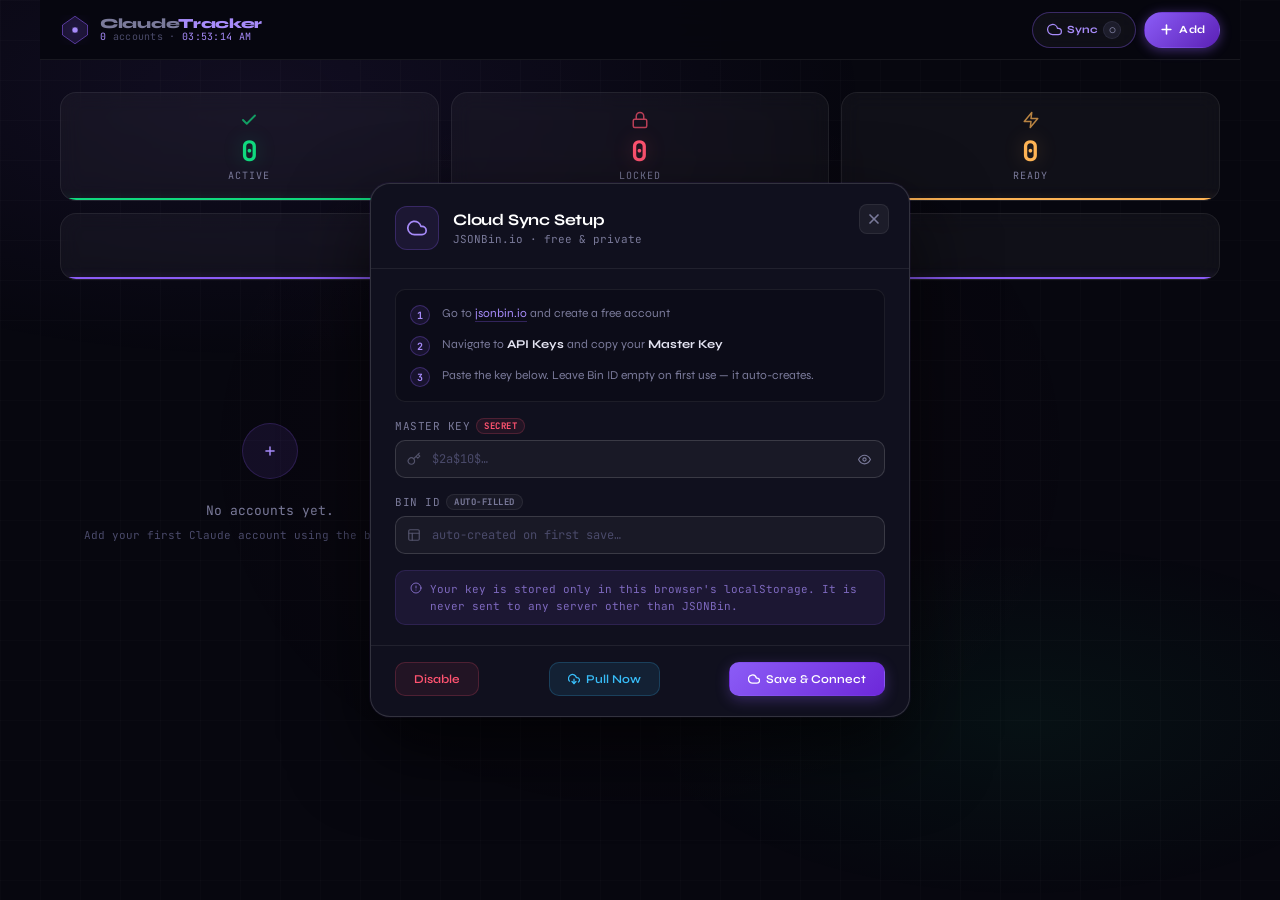
==== commit e25afeaa: "badge" ====
--- a/index.html
+++ b/index.html
@@ -86,10 +86,16 @@
   <footer>
     all data synced via jsonbin cloud · no emails stored locally · <span>Claude Tracker</span>
     <div class="footer-meta">
-      <span class="footer-version">v1.0</span>
+      <span class="footer-version">
+        <span class="footer-version-icon">v</span>
+        <span class="footer-version-label">version</span>
+        <span class="footer-version-val">v1.0</span>
+      </span>
       <a class="footer-github" href="https://github.com/Tharindu899" target="_blank" rel="noopener">
-        <svg width="13" height="13" viewBox="0 0 24 24" fill="currentColor" xmlns="http://www.w3.org/2000/svg"><path d="M12 0C5.37 0 0 5.37 0 12c0 5.31 3.435 9.795 8.205 11.385.6.105.825-.255.825-.57 0-.285-.015-1.23-.015-2.235-3.015.555-3.795-.735-4.035-1.41-.135-.345-.72-1.41-1.23-1.695-.42-.225-1.02-.78-.015-.795.945-.015 1.62.87 1.845 1.23 1.08 1.815 2.805 1.305 3.495.99.105-.78.42-1.305.765-1.605-2.67-.3-5.46-1.335-5.46-5.925 0-1.305.465-2.385 1.23-3.225-.12-.3-.54-1.53.12-3.18 0 0 1.005-.315 3.3 1.23.96-.27 1.98-.405 3-.405s2.04.135 3 .405c2.295-1.56 3.3-1.23 3.3-1.23.66 1.65.24 2.88.12 3.18.765.84 1.23 1.905 1.23 3.225 0 4.605-2.805 5.625-5.475 5.925.435.375.81 1.095.81 2.22 0 1.605-.015 2.895-.015 3.3 0 .315.225.69.825.57A12.02 12.02 0 0 0 24 12c0-6.63-5.37-12-12-12z"/></svg>
-        tprabath81
+        <span class="footer-github-icon">
+          <svg width="11" height="11" viewBox="0 0 24 24" fill="white"><path d="M12 0C5.37 0 0 5.37 0 12c0 5.31 3.435 9.795 8.205 11.385.6.105.825-.255.825-.57 0-.285-.015-1.23-.015-2.235-3.015.555-3.795-.735-4.035-1.41-.135-.345-.72-1.41-1.23-1.695-.42-.225-1.02-.78-.015-.795.945-.015 1.62.87 1.845 1.23 1.08 1.815 2.805 1.305 3.495.99.105-.78.42-1.305.765-1.605-2.67-.3-5.46-1.335-5.46-5.925 0-1.305.465-2.385 1.23-3.225-.12-.3-.54-1.53.12-3.18 0 0 1.005-.315 3.3 1.23.96-.27 1.98-.405 3-.405s2.04.135 3 .405c2.295-1.56 3.3-1.23 3.3-1.23.66 1.65.24 2.88.12 3.18.765.84 1.23 1.905 1.23 3.225 0 4.605-2.805 5.625-5.475 5.925.435.375.81 1.095.81 2.22 0 1.605-.015 2.895-.015 3.3 0 .315.225.69.825.57A12.02 12.02 0 0 0 24 12c0-6.63-5.37-12-12-12z"/></svg>
+        </span>
+        <span class="footer-github-name">Tharindu899</span>
       </a>
     </div>
   </footer>
--- a/style.css
+++ b/style.css
@@ -663,6 +663,80 @@
 }
 footer span { color: var(--accent2); }
 
+.footer-meta {
+  display: flex;
+  align-items: center;
+  justify-content: center;
+  gap: 10px;
+  margin-top: 10px;
+}
+
+.footer-version {
+  display: inline-flex;
+  align-items: center;
+  gap: 7px;
+  font-family: var(--mono);
+  font-size: 11px;
+  color: var(--muted2);
+  background: rgba(255,255,255,0.04);
+  border: 1px solid rgba(255,255,255,0.1);
+  border-radius: 20px;
+  padding: 5px 12px 5px 6px;
+  letter-spacing: 0.3px;
+  transition: border-color 0.2s;
+}
+.footer-version:hover { border-color: rgba(139,92,246,0.4); }
+
+.footer-version-icon {
+  width: 18px; height: 18px;
+  border-radius: 50%;
+  background: var(--accent);
+  display: flex; align-items: center; justify-content: center;
+  font-size: 9px;
+  font-weight: 700;
+  color: #fff;
+  flex-shrink: 0;
+  letter-spacing: 0;
+}
+
+.footer-version-label { color: var(--muted); }
+
+.footer-version-val {
+  color: var(--text);
+  font-weight: 700;
+}
+
+.footer-github {
+  display: inline-flex;
+  align-items: center;
+  gap: 7px;
+  font-family: var(--mono);
+  font-size: 11px;
+  color: var(--muted2);
+  text-decoration: none;
+  background: rgba(255,255,255,0.04);
+  border: 1px solid rgba(255,255,255,0.1);
+  border-radius: 20px;
+  padding: 5px 14px 5px 6px;
+  transition: all 0.2s;
+}
+.footer-github:hover {
+  color: var(--text);
+  border-color: rgba(255,255,255,0.2);
+  background: rgba(255,255,255,0.07);
+}
+
+.footer-github-icon {
+  width: 18px; height: 18px;
+  border-radius: 50%;
+  background: #1a1a2e;
+  border: 1px solid rgba(255,255,255,0.15);
+  display: flex; align-items: center; justify-content: center;
+  flex-shrink: 0;
+}
+
+.footer-github-name { color: var(--text); font-weight: 500; }
+
 /* ═══════════════════════════════════════════════════════
    MODAL SYSTEM (was entirely missing)
    ═══════════════════════════════════════════════════════ */
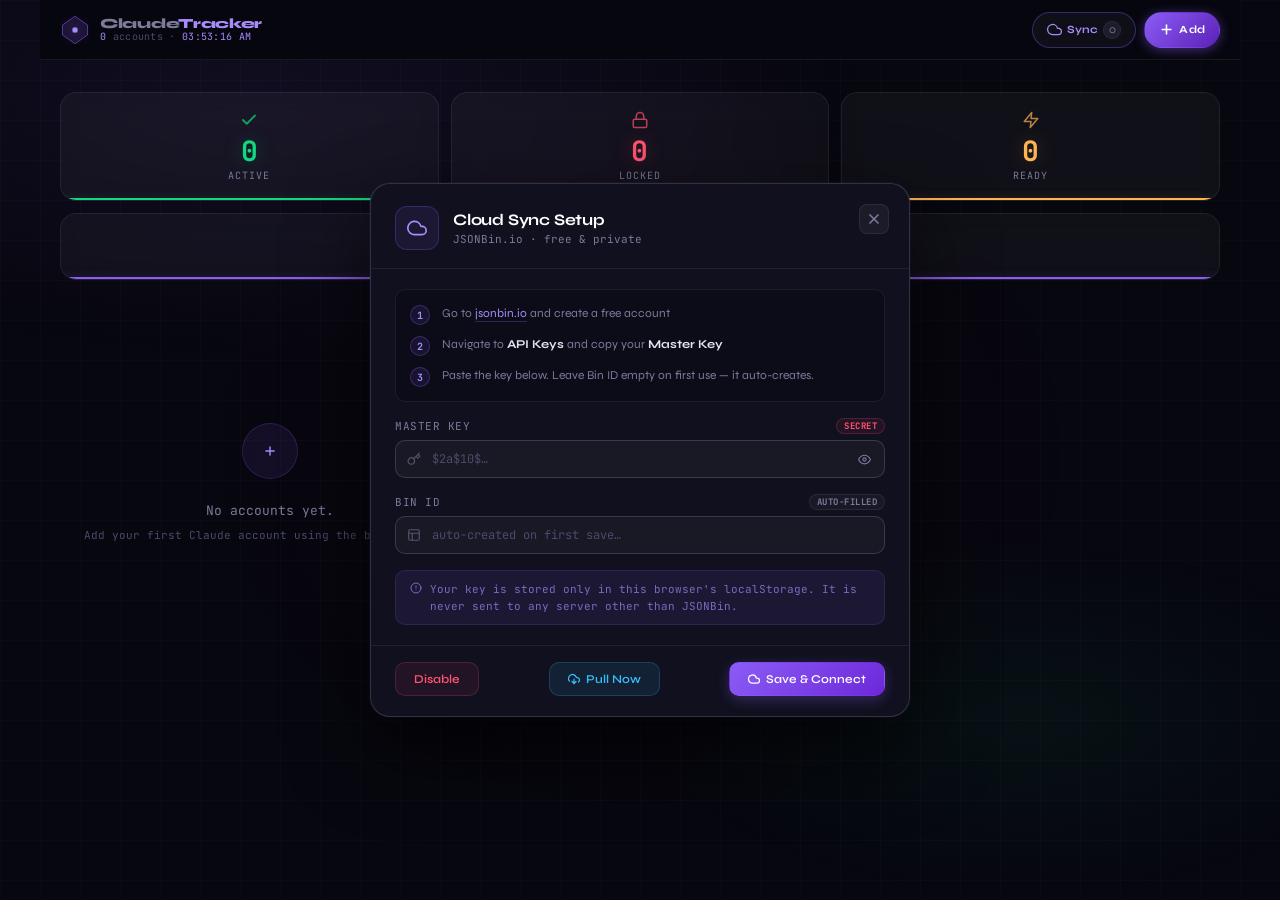
==== commit 9d217110: "paste" ====
--- a/index.html
+++ b/index.html
@@ -270,7 +270,19 @@
     </div>
 
     <div class="field-group">
-      <label class="field-label">Unlock Time</label>
+      <label class="field-label">
+        Unlock Time
+        <div class="time-quick-btns">
+          <button class="time-quick-btn" id="btn-time-now" type="button" title="Set to current time">
+            <svg width="11" height="11" viewBox="0 0 24 24" fill="none" stroke="currentColor" stroke-width="2.5" stroke-linecap="round" stroke-linejoin="round"><circle cx="12" cy="12" r="10"/><polyline points="12 6 12 12 16 14"/></svg>
+            Now
+          </button>
+          <button class="time-quick-btn time-quick-paste" id="btn-time-paste" type="button" title="Paste time from clipboard">
+            <svg width="11" height="11" viewBox="0 0 24 24" fill="none" stroke="currentColor" stroke-width="2.5" stroke-linecap="round" stroke-linejoin="round"><path d="M16 4h2a2 2 0 0 1 2 2v14a2 2 0 0 1-2 2H6a2 2 0 0 1-2-2V6a2 2 0 0 1 2-2h2"/><rect x="8" y="2" width="8" height="4" rx="1" ry="1"/></svg>
+            Paste
+          </button>
+        </div>
+      </label>
       <div class="hm-picker">
         <div class="hm-unit">
           <button class="hm-arrow" id="hm-hour-up" type="button">▲</button>
--- a/style.css
+++ b/style.css
@@ -1088,7 +1088,72 @@
 }
 .modal-btn-red:hover { transform: translateY(-1px); box-shadow: 0 6px 20px rgba(255,83,112,0.5); }
 
-/* ── Lock modal specifics ── */
+/* ── Time quick buttons (Now / Paste) ── */
+.field-label {
+  display: flex;
+  align-items: center;
+  justify-content: space-between;
+  width: 100%;
+}
+
+.time-quick-btns {
+  display: flex;
+  align-items: center;
+  gap: 6px;
+  margin-left: auto;
+}
+
+.time-quick-btn {
+  display: inline-flex;
+  align-items: center;
+  gap: 4px;
+  font-family: var(--mono);
+  font-size: 9px;
+  font-weight: 700;
+  letter-spacing: 0.3px;
+  text-transform: uppercase;
+  padding: 3px 9px;
+  border-radius: 20px;
+  border: 1px solid rgba(139,92,246,0.3);
+  background: var(--accent-dim);
+  color: var(--accent2);
+  cursor: pointer;
+  transition: all 0.18s;
+  white-space: nowrap;
+  line-height: 1;
+}
+.time-quick-btn:hover {
+  background: rgba(139,92,246,0.2);
+  border-color: var(--accent);
+  box-shadow: 0 0 10px rgba(139,92,246,0.25);
+  transform: translateY(-1px);
+}
+.time-quick-btn:active { transform: translateY(0); }
+
+.time-quick-paste {
+  border-color: rgba(56,189,248,0.3);
+  background: var(--blue-dim);
+  color: var(--blue);
+}
+.time-quick-paste:hover {
+  background: rgba(56,189,248,0.18);
+  border-color: var(--blue);
+  box-shadow: 0 0 10px rgba(56,189,248,0.25);
+}
+
+.time-quick-btn.flash-ok {
+  background: var(--green-dim);
+  border-color: rgba(16,217,126,0.4);
+  color: var(--green);
+  box-shadow: 0 0 12px var(--green-glow);
+}
+.time-quick-btn.flash-err {
+  background: var(--red-dim);
+  border-color: rgba(255,83,112,0.4);
+  color: var(--red);
+}
+
+
 .lock-modal-acct {
   display: flex;
   align-items: center;
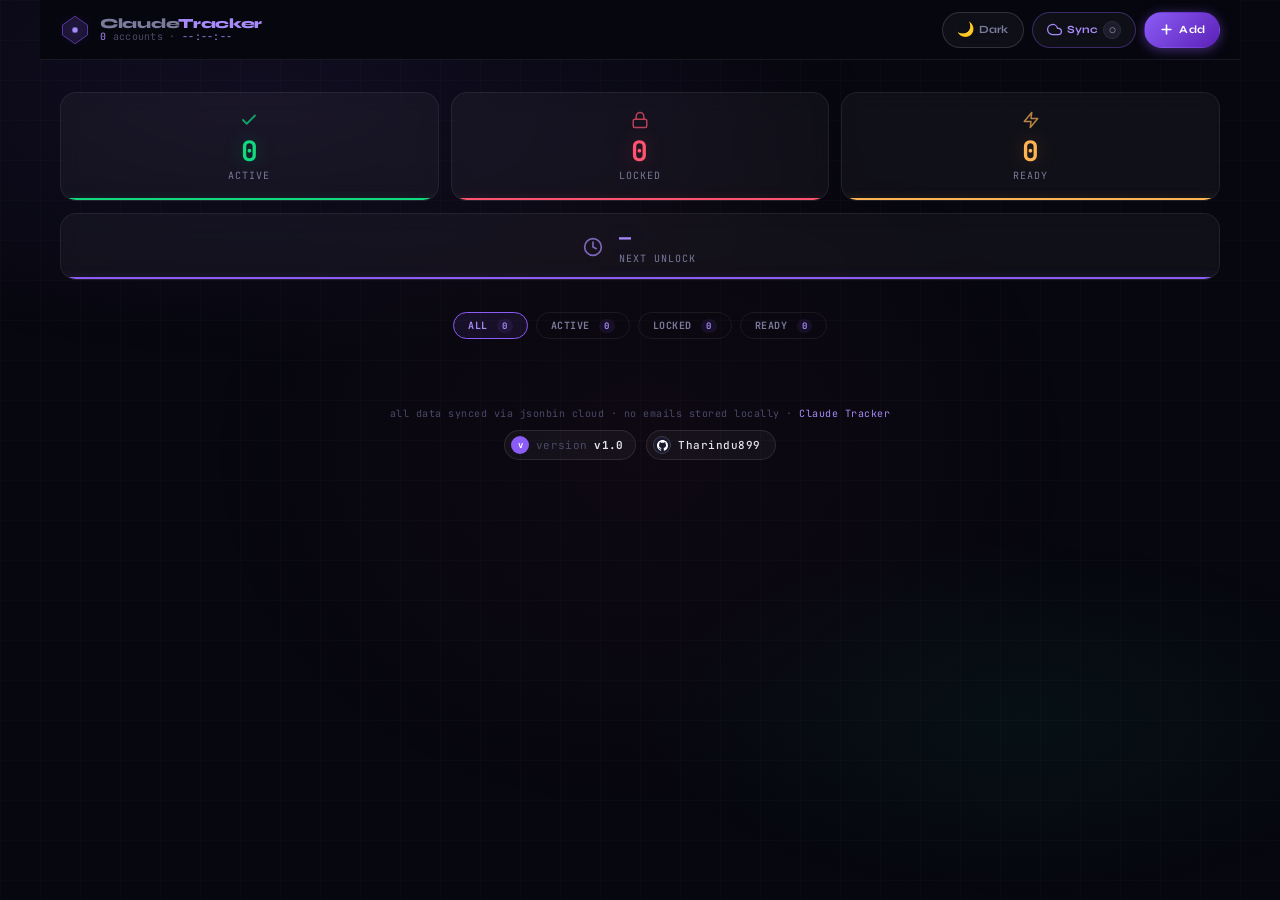
==== commit fd767dd0: "tye rem" ====
--- a/index.html
+++ b/index.html
@@ -33,6 +33,12 @@
     </div>
 
     <div class="nav-actions">
+      <!-- Theme switcher -->
+      <button class="nav-btn nav-btn-theme" id="btn-theme" title="Switch theme">
+        <span class="theme-icon" id="theme-icon">🌙</span>
+        <span class="nav-btn-label" id="theme-label">Dark</span>
+      </button>
+
       <button class="nav-btn nav-btn-cloud" id="btn-cloud-setup" title="Cloud Sync">
         <svg width="15" height="15" viewBox="0 0 24 24" fill="none" stroke="currentColor" stroke-width="2" stroke-linecap="round" stroke-linejoin="round"><path d="M18 10h-1.26A8 8 0 1 0 9 20h9a5 5 0 0 0 0-10z"/></svg>
         <span class="nav-btn-label">Sync</span>
@@ -101,6 +107,33 @@
   </footer>
 </div>
 
+<!-- Theme Picker Panel -->
+<div class="theme-panel" id="theme-panel">
+  <div class="theme-panel-title">Choose Theme</div>
+  <div class="theme-swatches">
+    <button class="theme-swatch active" data-theme="dark">
+      <span class="swatch-dot" style="background:#8b5cf6;color:#8b5cf6"></span>
+      🌙 Dark
+    </button>
+    <button class="theme-swatch" data-theme="light">
+      <span class="swatch-dot" style="background:#7c3aed;color:#7c3aed"></span>
+      ☀️ Light
+    </button>
+    <button class="theme-swatch" data-theme="midnight">
+      <span class="swatch-dot" style="background:#3b82f6;color:#3b82f6"></span>
+      🌊 Midnight
+    </button>
+    <button class="theme-swatch" data-theme="forest">
+      <span class="swatch-dot" style="background:#10b981;color:#10b981"></span>
+      🌿 Forest
+    </button>
+    <button class="theme-swatch" data-theme="rose">
+      <span class="swatch-dot" style="background:#f43f5e;color:#f43f5e"></span>
+      🌸 Rose
+    </button>
+  </div>
+</div>
+
 <!-- Toast -->
 <div class="toast" id="toast"></div>
 
@@ -270,30 +303,26 @@
     </div>
 
     <div class="field-group">
-      <label class="field-label">
-        Unlock Time
-        <div class="time-quick-btns">
-          <button class="time-quick-btn" id="btn-time-now" type="button" title="Set to current time">
-            <svg width="11" height="11" viewBox="0 0 24 24" fill="none" stroke="currentColor" stroke-width="2.5" stroke-linecap="round" stroke-linejoin="round"><circle cx="12" cy="12" r="10"/><polyline points="12 6 12 12 16 14"/></svg>
+      <label class="field-label">Unlock Time</label>
+
+      <!-- Hidden inputs still used by JS logic -->
+      <input type="hidden" id="lock-hour" value="">
+      <input type="hidden" id="lock-min"  value="">
+
+      <!-- Paste area -->
+      <div class="paste-time-area" id="paste-time-area">
+        <div class="paste-time-display" id="paste-time-display">
+          <span class="paste-time-placeholder">-- : --</span>
+        </div>
+        <div class="paste-time-actions">
+          <button class="paste-action-btn paste-now-btn" id="btn-time-now" type="button">
+            <svg width="12" height="12" viewBox="0 0 24 24" fill="none" stroke="currentColor" stroke-width="2.5" stroke-linecap="round" stroke-linejoin="round"><circle cx="12" cy="12" r="10"/><polyline points="12 6 12 12 16 14"/></svg>
             Now
           </button>
-          <button class="time-quick-btn time-quick-paste" id="btn-time-paste" type="button" title="Paste time from clipboard">
-            <svg width="11" height="11" viewBox="0 0 24 24" fill="none" stroke="currentColor" stroke-width="2.5" stroke-linecap="round" stroke-linejoin="round"><path d="M16 4h2a2 2 0 0 1 2 2v14a2 2 0 0 1-2 2H6a2 2 0 0 1-2-2V6a2 2 0 0 1 2-2h2"/><rect x="8" y="2" width="8" height="4" rx="1" ry="1"/></svg>
-            Paste
+          <button class="paste-action-btn paste-main-btn" id="btn-time-paste" type="button">
+            <svg width="13" height="13" viewBox="0 0 24 24" fill="none" stroke="currentColor" stroke-width="2.5" stroke-linecap="round" stroke-linejoin="round"><path d="M16 4h2a2 2 0 0 1 2 2v14a2 2 0 0 1-2 2H6a2 2 0 0 1-2-2V6a2 2 0 0 1 2-2h2"/><rect x="8" y="2" width="8" height="4" rx="1" ry="1"/></svg>
+            Paste Time
           </button>
-        </div>
-      </label>
-      <div class="hm-picker">
-        <div class="hm-unit">
-          <button class="hm-arrow" id="hm-hour-up" type="button">▲</button>
-          <input class="hm-input" type="number" id="lock-hour" min="0" max="23" placeholder="00">
-          <button class="hm-arrow" id="hm-hour-dn" type="button">▼</button>
-        </div>
-        <span class="hm-colon">:</span>
-        <div class="hm-unit">
-          <button class="hm-arrow" id="hm-min-up" type="button">▲</button>
-          <input class="hm-input" type="number" id="lock-min" min="0" max="59" placeholder="00">
-          <button class="hm-arrow" id="hm-min-dn" type="button">▼</button>
         </div>
       </div>
       <div class="lock-date-hint hint-today" id="lock-modal-hint"></div>
--- a/style.css
+++ b/style.css
@@ -42,7 +42,218 @@
 
   --radius:    16px;
   --radius-sm: 10px;
-}
+
+  --theme-transition: background 0.35s ease, color 0.35s ease, border-color 0.35s ease, box-shadow 0.35s ease;
+}
+
+/* ══ LIGHT THEME ══════════════════════════════════════ */
+[data-theme="light"] {
+  --bg:           #f0f0fa;
+  --bg2:          #e6e6f5;
+  --surface:      rgba(0,0,0,0.03);
+  --surface-hover:rgba(0,0,0,0.06);
+  --glass:        rgba(255,255,255,0.75);
+  --border:       rgba(0,0,0,0.09);
+  --border2:      rgba(0,0,0,0.16);
+  --text:         #1a1a2e;
+  --muted:        #9090b8;
+  --muted2:       #6060a0;
+  --accent:       #7c3aed;
+  --accent2:      #6d28d9;
+  --accent-glow:  rgba(124,58,237,0.2);
+  --accent-dim:   rgba(124,58,237,0.08);
+  --green:        #059669;
+  --green-glow:   rgba(5,150,105,0.2);
+  --green-dim:    rgba(5,150,105,0.08);
+  --red:          #e11d48;
+  --red-glow:     rgba(225,29,72,0.2);
+  --red-dim:      rgba(225,29,72,0.07);
+  --amber:        #d97706;
+  --amber-glow:   rgba(217,119,6,0.2);
+  --amber-dim:    rgba(217,119,6,0.07);
+  --blue:         #0284c7;
+  --blue-dim:     rgba(2,132,199,0.08);
+}
+[data-theme="light"] body::before {
+  background:
+    radial-gradient(ellipse 80% 50% at 20% 10%, rgba(124,58,237,0.06) 0%, transparent 60%),
+    radial-gradient(ellipse 60% 40% at 80% 80%, rgba(5,150,105,0.04) 0%, transparent 50%);
+}
+[data-theme="light"] body::after {
+  background-image:
+    linear-gradient(rgba(0,0,0,0.025) 1px, transparent 1px),
+    linear-gradient(90deg, rgba(0,0,0,0.025) 1px, transparent 1px);
+}
+[data-theme="light"] .modal { background: #f8f8ff; }
+[data-theme="light"] .navbar { background: rgba(240,240,250,0.95); }
+[data-theme="light"] .countdown-box { background: rgba(0,0,0,0.04); }
+[data-theme="light"] .card { background: rgba(255,255,255,0.8); }
+[data-theme="light"] .stat-card { background: rgba(255,255,255,0.7); }
+
+/* ══ MIDNIGHT THEME ═══════════════════════════════════ */
+[data-theme="midnight"] {
+  --bg:           #020817;
+  --bg2:          #050d24;
+  --surface:      rgba(255,255,255,0.02);
+  --surface-hover:rgba(255,255,255,0.05);
+  --glass:        rgba(255,255,255,0.03);
+  --border:       rgba(96,165,250,0.1);
+  --border2:      rgba(96,165,250,0.18);
+  --text:         #e0f2fe;
+  --muted:        #1e3a5f;
+  --muted2:       #4a7fa5;
+  --accent:       #3b82f6;
+  --accent2:      #60a5fa;
+  --accent-glow:  rgba(59,130,246,0.35);
+  --accent-dim:   rgba(59,130,246,0.1);
+  --green:        #10d97e;
+  --green-glow:   rgba(16,217,126,0.25);
+  --green-dim:    rgba(16,217,126,0.08);
+  --red:          #ff5370;
+  --red-glow:     rgba(255,83,112,0.25);
+  --red-dim:      rgba(255,83,112,0.08);
+  --amber:        #fbbf24;
+  --amber-glow:   rgba(251,191,36,0.25);
+  --amber-dim:    rgba(251,191,36,0.08);
+  --blue:         #38bdf8;
+  --blue-dim:     rgba(56,189,248,0.1);
+}
+
+/* ══ FOREST THEME ═════════════════════════════════════ */
+[data-theme="forest"] {
+  --bg:           #030f08;
+  --bg2:          #071a0e;
+  --surface:      rgba(255,255,255,0.03);
+  --surface-hover:rgba(255,255,255,0.06);
+  --glass:        rgba(255,255,255,0.04);
+  --border:       rgba(52,211,153,0.1);
+  --border2:      rgba(52,211,153,0.18);
+  --text:         #d1fae5;
+  --muted:        #1a3d2b;
+  --muted2:       #4a8c68;
+  --accent:       #10b981;
+  --accent2:      #34d399;
+  --accent-glow:  rgba(16,185,129,0.35);
+  --accent-dim:   rgba(16,185,129,0.1);
+  --green:        #34d399;
+  --green-glow:   rgba(52,211,153,0.3);
+  --green-dim:    rgba(52,211,153,0.08);
+  --red:          #f87171;
+  --red-glow:     rgba(248,113,113,0.25);
+  --red-dim:      rgba(248,113,113,0.08);
+  --amber:        #fcd34d;
+  --amber-glow:   rgba(252,211,77,0.25);
+  --amber-dim:    rgba(252,211,77,0.08);
+  --blue:         #67e8f9;
+  --blue-dim:     rgba(103,232,249,0.1);
+}
+
+/* ══ ROSE THEME ═══════════════════════════════════════ */
+[data-theme="rose"] {
+  --bg:           #0f0508;
+  --bg2:          #1a080d;
+  --surface:      rgba(255,255,255,0.03);
+  --surface-hover:rgba(255,255,255,0.06);
+  --glass:        rgba(255,255,255,0.04);
+  --border:       rgba(251,113,133,0.1);
+  --border2:      rgba(251,113,133,0.18);
+  --text:         #fce7f3;
+  --muted:        #3d1a26;
+  --muted2:       #9a4a6a;
+  --accent:       #f43f5e;
+  --accent2:      #fb7185;
+  --accent-glow:  rgba(244,63,94,0.35);
+  --accent-dim:   rgba(244,63,94,0.1);
+  --green:        #10d97e;
+  --green-glow:   rgba(16,217,126,0.25);
+  --green-dim:    rgba(16,217,126,0.08);
+  --red:          #fb7185;
+  --red-glow:     rgba(251,113,133,0.3);
+  --red-dim:      rgba(251,113,133,0.08);
+  --amber:        #fb923c;
+  --amber-glow:   rgba(251,146,60,0.25);
+  --amber-dim:    rgba(251,146,60,0.08);
+  --blue:         #c084fc;
+  --blue-dim:     rgba(192,132,252,0.1);
+}
+
+/* Smooth transitions on theme change */
+body, .card, .navbar, .modal, .stat-card,
+.filter-btn, .badge, .email-chip, .countdown-box,
+.notes-input, .nav-btn, .btn, .modal-backdrop {
+  transition: var(--theme-transition);
+}
+
+/* ── Theme picker panel ────────────────────────────── */
+.theme-panel {
+  position: fixed;
+  top: 68px;
+  right: 20px;
+  z-index: 800;
+  background: #10101e;
+  border: 1px solid var(--border2);
+  border-radius: 16px;
+  padding: 14px;
+  box-shadow: 0 20px 60px rgba(0,0,0,0.6);
+  width: 220px;
+  opacity: 0;
+  pointer-events: none;
+  transform: translateY(-8px) scale(0.97);
+  transition: opacity 0.22s ease, transform 0.22s ease;
+}
+[data-theme="light"] .theme-panel { background: #f4f4ff; }
+.theme-panel.open { opacity: 1; pointer-events: auto; transform: translateY(0) scale(1); }
+
+.theme-panel-title {
+  font-size: 9px;
+  font-family: var(--mono);
+  color: var(--muted2);
+  text-transform: uppercase;
+  letter-spacing: 1px;
+  margin-bottom: 10px;
+  padding: 0 2px;
+}
+
+.theme-swatches {
+  display: grid;
+  grid-template-columns: 1fr 1fr;
+  gap: 7px;
+}
+
+.theme-swatch {
+  display: flex;
+  align-items: center;
+  gap: 8px;
+  padding: 8px 10px;
+  border-radius: 10px;
+  border: 1px solid var(--border);
+  background: var(--glass);
+  cursor: pointer;
+  transition: all 0.18s;
+  font-family: var(--mono);
+  font-size: 10px;
+  font-weight: 700;
+  color: var(--muted2);
+  letter-spacing: 0.2px;
+}
+.theme-swatch:hover { border-color: var(--accent); color: var(--text); background: var(--accent-dim); }
+.theme-swatch.active { border-color: var(--accent); color: var(--accent2); background: var(--accent-dim); box-shadow: 0 0 10px var(--accent-glow); }
+
+.swatch-dot {
+  width: 12px; height: 12px;
+  border-radius: 50%;
+  flex-shrink: 0;
+  box-shadow: 0 0 6px currentColor;
+}
+
+/* Theme button style */
+.nav-btn-theme {
+  color: var(--muted2);
+  border-color: var(--border2);
+  gap: 6px;
+}
+.nav-btn-theme:hover { background: var(--accent-dim); color: var(--accent2); border-color: var(--accent); }
+.theme-icon { font-size: 14px; line-height: 1; }
 
 /* ── Base ─────────────────────────────────────────────── */
 html { scroll-behavior: smooth; }
@@ -1088,71 +1299,102 @@
 }
 .modal-btn-red:hover { transform: translateY(-1px); box-shadow: 0 6px 20px rgba(255,83,112,0.5); }
 
-/* ── Time quick buttons (Now / Paste) ── */
-.field-label {
-  display: flex;
-  align-items: center;
-  justify-content: space-between;
+/* ── Paste-only time area ── */
+.paste-time-area {
+  display: flex;
+  flex-direction: column;
+  align-items: center;
+  gap: 14px;
+  background: rgba(139,92,246,0.05);
+  border: 1px dashed rgba(139,92,246,0.25);
+  border-radius: var(--radius);
+  padding: 20px 16px 16px;
+  transition: border-color 0.2s, background 0.2s;
+}
+.paste-time-area.has-time {
+  border-style: solid;
+  border-color: rgba(139,92,246,0.4);
+  background: rgba(139,92,246,0.08);
+}
+
+.paste-time-display {
+  font-family: var(--mono);
+  font-size: 48px;
+  font-weight: 700;
+  letter-spacing: 6px;
+  color: var(--muted);
+  line-height: 1;
+  text-align: center;
+  transition: color 0.25s, text-shadow 0.25s;
+  min-height: 56px;
+  display: flex;
+  align-items: center;
+  justify-content: center;
+}
+.paste-time-display.set {
+  color: var(--accent2);
+  text-shadow: 0 0 28px var(--accent-glow);
+}
+.paste-time-placeholder {
+  opacity: 0.3;
+  letter-spacing: 8px;
+}
+
+.paste-time-actions {
+  display: flex;
+  gap: 10px;
   width: 100%;
 }
 
-.time-quick-btns {
-  display: flex;
-  align-items: center;
+.paste-action-btn {
+  display: inline-flex;
+  align-items: center;
+  justify-content: center;
   gap: 6px;
-  margin-left: auto;
-}
-
-.time-quick-btn {
-  display: inline-flex;
-  align-items: center;
-  gap: 4px;
-  font-family: var(--mono);
-  font-size: 9px;
+  font-family: var(--mono);
+  font-size: 11px;
   font-weight: 700;
   letter-spacing: 0.3px;
-  text-transform: uppercase;
-  padding: 3px 9px;
-  border-radius: 20px;
-  border: 1px solid rgba(139,92,246,0.3);
-  background: var(--accent-dim);
-  color: var(--accent2);
+  padding: 9px 14px;
+  border-radius: var(--radius-sm);
+  border: 1px solid transparent;
   cursor: pointer;
   transition: all 0.18s;
+  flex: 1;
   white-space: nowrap;
-  line-height: 1;
-}
-.time-quick-btn:hover {
-  background: rgba(139,92,246,0.2);
-  border-color: var(--accent);
-  box-shadow: 0 0 10px rgba(139,92,246,0.25);
+}
+
+.paste-now-btn {
+  background: var(--glass);
+  border-color: var(--border2);
+  color: var(--muted2);
+}
+.paste-now-btn:hover { background: var(--surface-hover); color: var(--text); }
+
+.paste-main-btn {
+  background: linear-gradient(135deg, rgba(139,92,246,0.25), rgba(139,92,246,0.12));
+  border-color: rgba(139,92,246,0.4);
+  color: var(--accent2);
+  box-shadow: 0 2px 12px rgba(139,92,246,0.15);
+}
+.paste-main-btn:hover {
+  background: linear-gradient(135deg, rgba(139,92,246,0.4), rgba(139,92,246,0.2));
+  box-shadow: 0 4px 18px rgba(139,92,246,0.3);
   transform: translateY(-1px);
 }
-.time-quick-btn:active { transform: translateY(0); }
-
-.time-quick-paste {
-  border-color: rgba(56,189,248,0.3);
-  background: var(--blue-dim);
-  color: var(--blue);
-}
-.time-quick-paste:hover {
-  background: rgba(56,189,248,0.18);
-  border-color: var(--blue);
-  box-shadow: 0 0 10px rgba(56,189,248,0.25);
-}
-
-.time-quick-btn.flash-ok {
+.paste-main-btn:active { transform: translateY(0); }
+
+.paste-action-btn.flash-ok {
   background: var(--green-dim);
   border-color: rgba(16,217,126,0.4);
   color: var(--green);
-  box-shadow: 0 0 12px var(--green-glow);
-}
-.time-quick-btn.flash-err {
+  box-shadow: 0 0 14px var(--green-glow);
+}
+.paste-action-btn.flash-err {
   background: var(--red-dim);
   border-color: rgba(255,83,112,0.4);
   color: var(--red);
 }
-
 
 .lock-modal-acct {
   display: flex;
@@ -1173,75 +1415,6 @@
   letter-spacing: 4px !important;
   padding: 14px 16px 14px 42px !important;
   text-align: center;
-}
-
-/* ── HH : MM drum picker ── */
-.hm-picker {
-  display: flex;
-  align-items: center;
-  justify-content: center;
-  gap: 12px;
-  padding: 10px 0;
-}
-
-.hm-unit {
-  display: flex;
-  flex-direction: column;
-  align-items: center;
-  gap: 6px;
-}
-
-.hm-arrow {
-  background: rgba(139,92,246,0.08);
-  border: 1px solid rgba(139,92,246,0.2);
-  border-radius: 8px;
-  color: var(--accent2);
-  font-size: 10px;
-  width: 56px;
-  height: 26px;
-  display: flex;
-  align-items: center;
-  justify-content: center;
-  cursor: pointer;
-  transition: background 0.15s, box-shadow 0.15s;
-  line-height: 1;
-  padding: 0;
-}
-.hm-arrow:hover { background: rgba(139,92,246,0.18); box-shadow: 0 0 10px rgba(139,92,246,0.25); }
-.hm-arrow:active { background: rgba(139,92,246,0.28); }
-
-.hm-input {
-  width: 56px;
-  text-align: center;
-  background: rgba(139,92,246,0.06);
-  border: 1px solid rgba(139,92,246,0.3);
-  border-radius: 10px;
-  color: var(--accent2);
-  font-family: var(--mono);
-  font-size: 30px;
-  font-weight: 700;
-  letter-spacing: 2px;
-  padding: 8px 4px;
-  outline: none;
-  transition: border-color 0.2s, box-shadow 0.2s;
-  -moz-appearance: textfield;
-}
-.hm-input::-webkit-outer-spin-button,
-.hm-input::-webkit-inner-spin-button { -webkit-appearance: none; margin: 0; }
-.hm-input:focus {
-  border-color: var(--accent);
-  box-shadow: 0 0 0 3px var(--accent-dim);
-  color: #fff;
-}
-
-.hm-colon {
-  font-size: 36px;
-  font-family: var(--mono);
-  font-weight: 700;
-  color: var(--accent2);
-  line-height: 1;
-  margin-top: 2px;
-  opacity: 0.7;
 }
 
 .lock-date-hint {
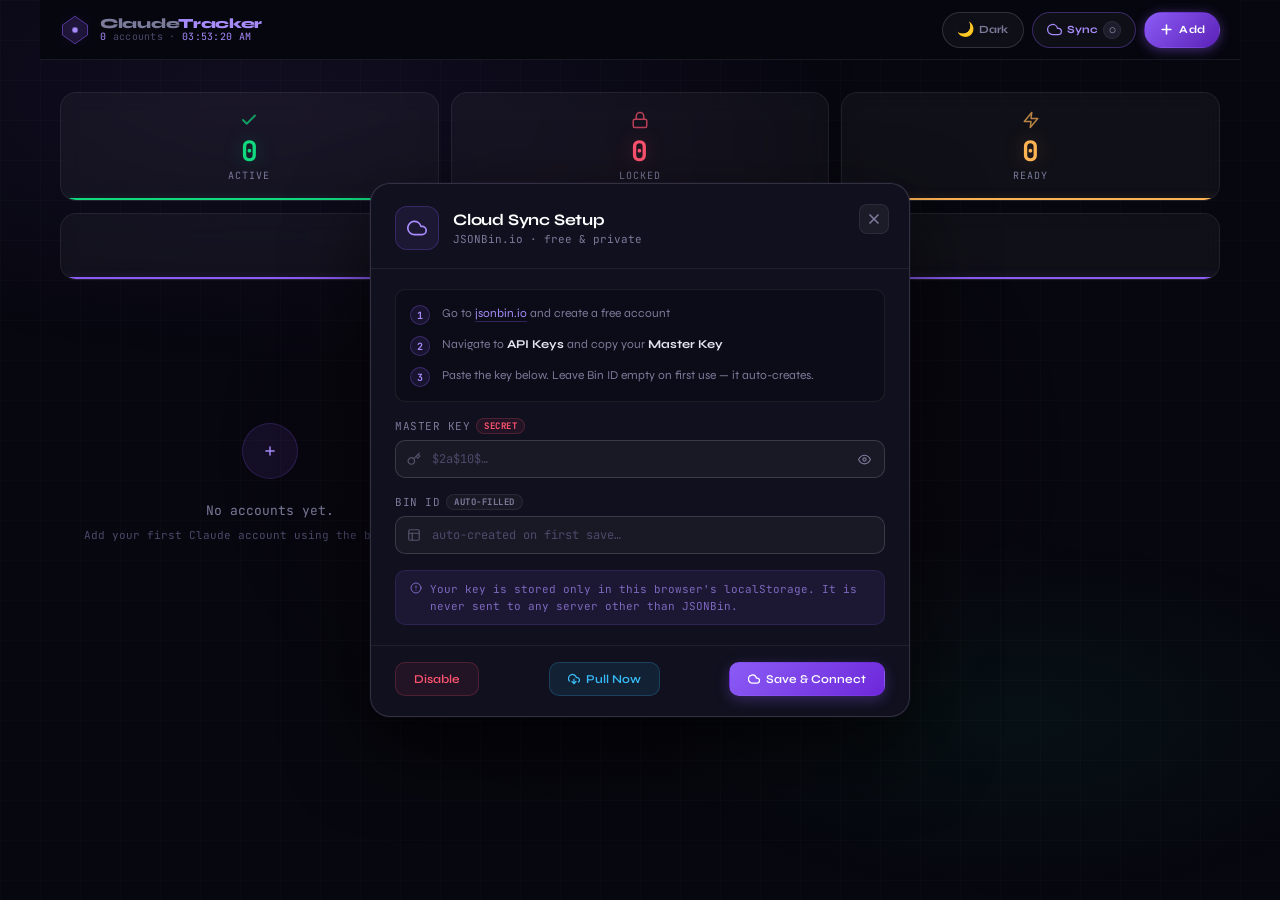
==== commit 8b445474: "t type" ====
--- a/index.html
+++ b/index.html
@@ -309,11 +309,28 @@
       <input type="hidden" id="lock-hour" value="">
       <input type="hidden" id="lock-min"  value="">
 
-      <!-- Paste area -->
+      <!-- Paste / Type area -->
       <div class="paste-time-area" id="paste-time-area">
+
+        <!-- Large time display -->
         <div class="paste-time-display" id="paste-time-display">
           <span class="paste-time-placeholder">-- : --</span>
         </div>
+
+        <!-- ── NEW: native time input ── -->
+        <div class="type-time-wrap">
+          <span class="type-time-icon">
+            <svg width="13" height="13" viewBox="0 0 24 24" fill="none" stroke="currentColor" stroke-width="2.5" stroke-linecap="round" stroke-linejoin="round"><circle cx="12" cy="12" r="10"/><polyline points="12 6 12 12 16 14"/></svg>
+          </span>
+          <input
+            type="time"
+            id="type-time-input"
+            class="type-time-input"
+            title="Type a time directly"
+          >
+          <span class="type-time-label">type</span>
+        </div>
+
         <div class="paste-time-actions">
           <button class="paste-action-btn paste-now-btn" id="btn-time-now" type="button">
             <svg width="12" height="12" viewBox="0 0 24 24" fill="none" stroke="currentColor" stroke-width="2.5" stroke-linecap="round" stroke-linejoin="round"><circle cx="12" cy="12" r="10"/><polyline points="12 6 12 12 16 14"/></svg>
@@ -386,3 +403,4 @@
 <script src="app.js"></script>
 </body>
 </html>
+<!-- style additions are in style.css -->
--- a/style.css
+++ b/style.css
@@ -1524,4 +1524,103 @@
 ::-webkit-scrollbar-thumb { background: rgba(139,92,246,0.3); border-radius: 3px; }
 ::-webkit-scrollbar-thumb:hover { background: rgba(139,92,246,0.5); }
 
-.hidden { display: none !important; }+.hidden { display: none !important; }
+
+/* ═══════════════════════════════════════════════════════
+   ADDITION: Native time-type input inside lock modal
+   Append these rules to the bottom of style.css
+   ═══════════════════════════════════════════════════════ */
+
+/* ── Type-time row (sits between display and action btns) ── */
+.type-time-wrap {
+  display: flex;
+  align-items: center;
+  gap: 8px;
+  width: 100%;
+  background: rgba(255, 255, 255, 0.03);
+  border: 1px solid var(--border2);
+  border-radius: var(--radius-sm);
+  padding: 6px 10px 6px 12px;
+  transition: border-color 0.2s, box-shadow 0.2s, background 0.2s;
+}
+
+.type-time-wrap:focus-within {
+  border-color: var(--accent);
+  background: var(--accent-dim);
+  box-shadow: 0 0 0 3px rgba(139, 92, 246, 0.12);
+}
+
+.type-time-icon {
+  display: flex;
+  align-items: center;
+  color: var(--muted2);
+  flex-shrink: 0;
+  opacity: 0.6;
+  pointer-events: none;
+}
+
+.type-time-input {
+  flex: 1;
+  background: transparent;
+  border: none;
+  outline: none;
+  color: var(--text);
+  font-family: var(--mono);
+  font-size: 15px;
+  font-weight: 600;
+  letter-spacing: 2px;
+  min-width: 0;
+  /* Native time picker theming */
+  color-scheme: dark;
+}
+
+[data-theme="light"] .type-time-input {
+  color-scheme: light;
+}
+
+.type-time-input::-webkit-datetime-edit {
+  color: var(--text);
+}
+.type-time-input::-webkit-datetime-edit-fields-wrapper {
+  padding: 0;
+}
+.type-time-input::-webkit-datetime-edit-hour-field,
+.type-time-input::-webkit-datetime-edit-minute-field,
+.type-time-input::-webkit-datetime-edit-ampm-field {
+  color: var(--accent2);
+  border-radius: 4px;
+  padding: 1px 2px;
+}
+.type-time-input::-webkit-datetime-edit-hour-field:focus,
+.type-time-input::-webkit-datetime-edit-minute-field:focus,
+.type-time-input::-webkit-datetime-edit-ampm-field:focus {
+  background: var(--accent-dim);
+  outline: none;
+}
+.type-time-input::-webkit-calendar-picker-indicator {
+  filter: invert(0.6) sepia(1) hue-rotate(220deg) saturate(3);
+  cursor: pointer;
+  opacity: 0.5;
+  border-radius: 4px;
+  padding: 2px;
+  transition: opacity 0.15s;
+}
+.type-time-input::-webkit-calendar-picker-indicator:hover {
+  opacity: 1;
+}
+
+[data-theme="light"] .type-time-input::-webkit-calendar-picker-indicator {
+  filter: none;
+  opacity: 0.5;
+}
+
+.type-time-label {
+  font-family: var(--mono);
+  font-size: 9px;
+  font-weight: 700;
+  color: var(--muted);
+  text-transform: uppercase;
+  letter-spacing: 1px;
+  flex-shrink: 0;
+  opacity: 0.6;
+}
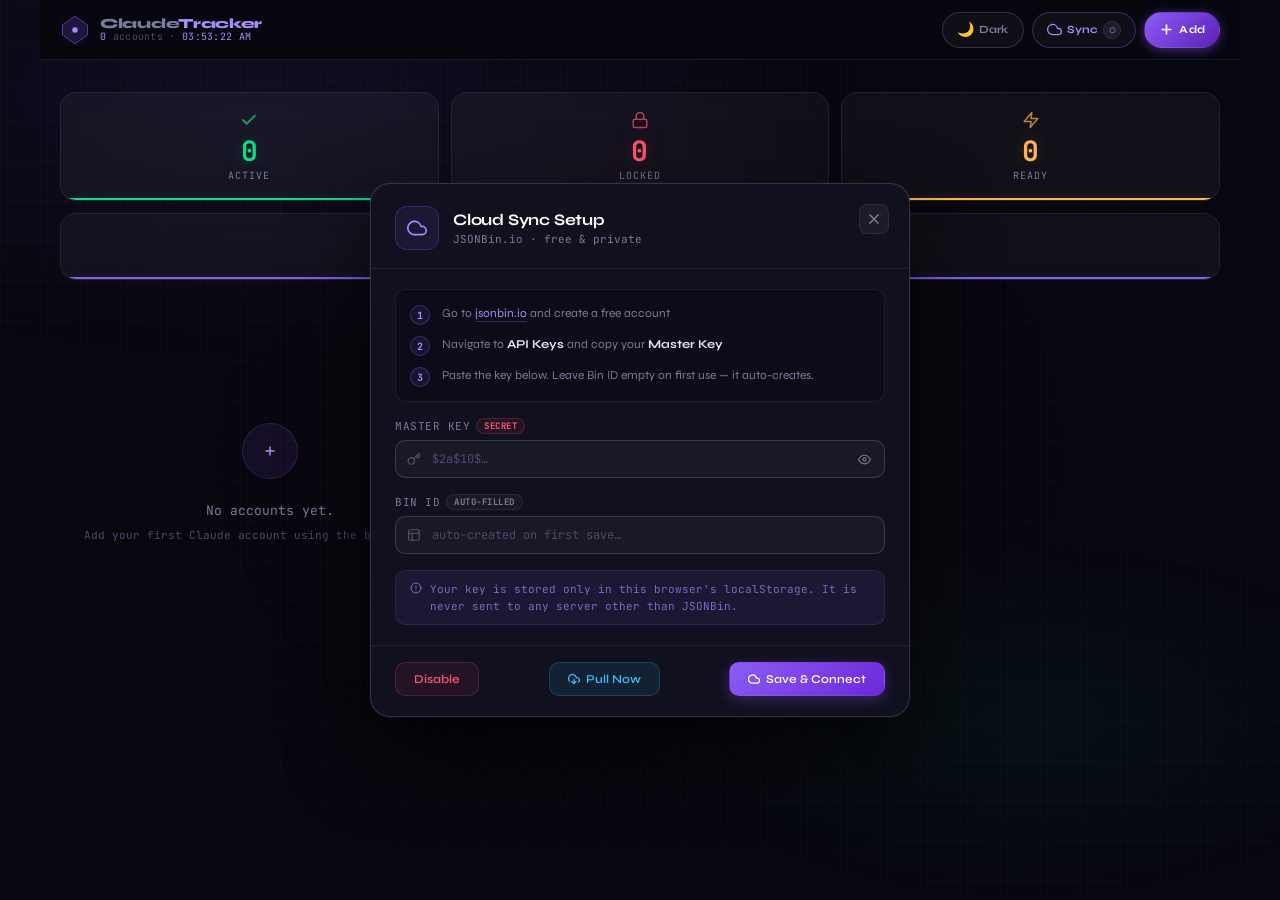
==== commit ea946d1d: "tt" ====
--- a/index.html
+++ b/index.html
@@ -313,23 +313,9 @@
       <div class="paste-time-area" id="paste-time-area">
 
         <!-- Large time display -->
-        <div class="paste-time-display" id="paste-time-display">
-          <span class="paste-time-placeholder">-- : --</span>
-        </div>
-
-        <!-- ── NEW: native time input ── -->
-        <div class="type-time-wrap">
-          <span class="type-time-icon">
-            <svg width="13" height="13" viewBox="0 0 24 24" fill="none" stroke="currentColor" stroke-width="2.5" stroke-linecap="round" stroke-linejoin="round"><circle cx="12" cy="12" r="10"/><polyline points="12 6 12 12 16 14"/></svg>
-          </span>
-          <input
-            type="time"
-            id="type-time-input"
-            class="type-time-input"
-            title="Type a time directly"
-          >
-          <span class="type-time-label">type</span>
-        </div>
+        <div class="paste-time-display" id="paste-time-display"
+             contenteditable="true" spellcheck="false" inputmode="numeric"
+             aria-label="Enter unlock time (HH:MM)"></div>
 
         <div class="paste-time-actions">
           <button class="paste-action-btn paste-now-btn" id="btn-time-now" type="button">
--- a/style.css
+++ b/style.css
@@ -1624,3 +1624,29 @@
   flex-shrink: 0;
   opacity: 0.6;
 }
+
+/* ── Append these rules to the bottom of style.css ── */
+
+/* Contenteditable paste-time-display: placeholder + typing state */
+.paste-time-display[contenteditable] {
+  cursor: text;
+  outline: none;
+  caret-color: var(--accent2);
+  min-height: 56px;
+  transition: color 0.2s, text-shadow 0.2s;
+}
+
+/* Placeholder via data-empty attribute */
+.paste-time-display[data-empty="true"]::before {
+  content: '--\00a0:\00a0--';
+  color: var(--muted);
+  opacity: 0.35;
+  letter-spacing: 8px;
+  pointer-events: none;
+}
+
+/* Focus ring on the container, not the display itself */
+.paste-time-area:focus-within {
+  border-color: rgba(139, 92, 246, 0.45);
+  background: rgba(139, 92, 246, 0.08);
+}
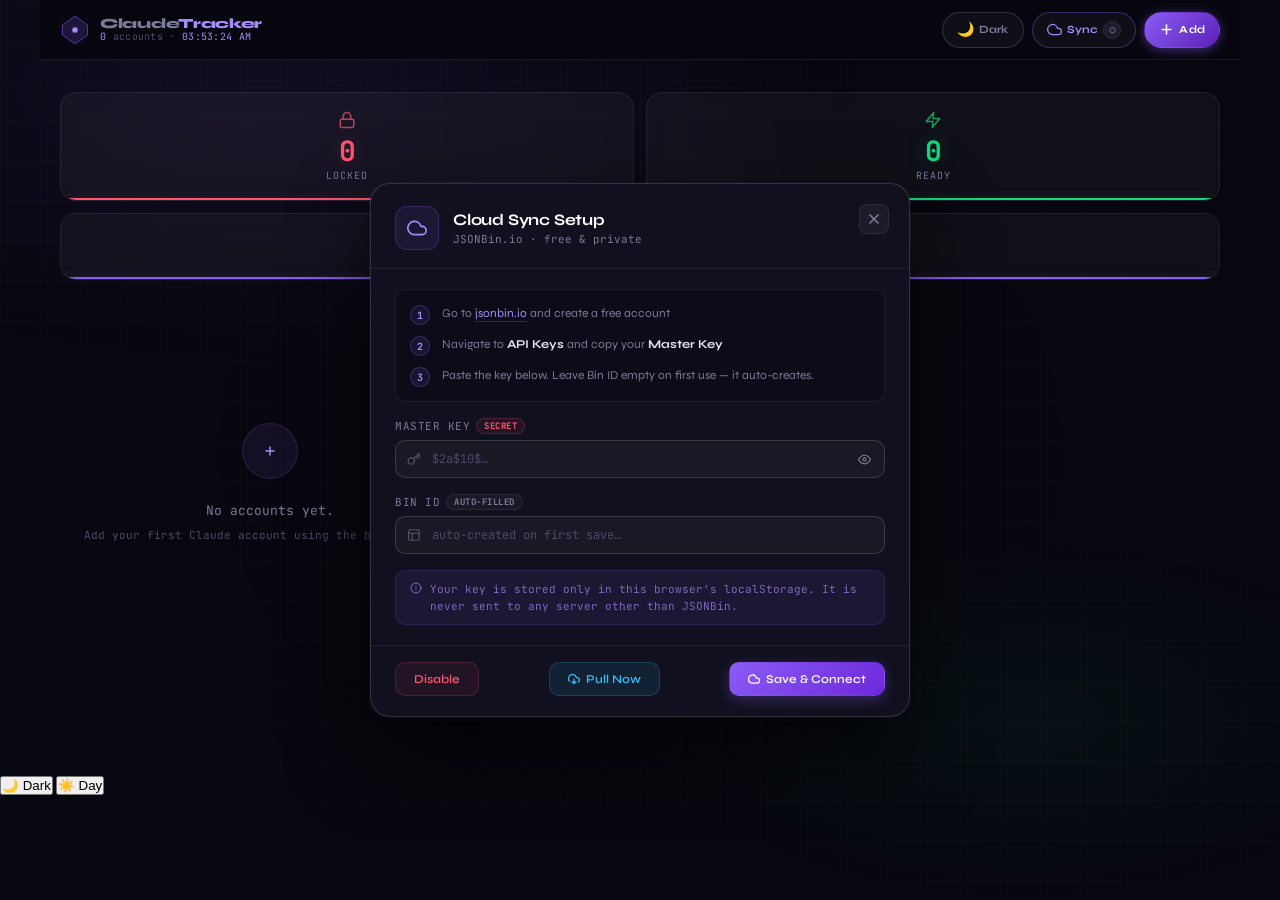
==== commit 6c1666d7: "remve some" ====
--- a/index.html
+++ b/index.html
@@ -54,11 +54,6 @@
 
   <!-- Stats row -->
   <div class="stats-row">
-    <div class="stat-card s-active">
-      <span class="stat-icon"><svg width="18" height="18" viewBox="0 0 24 24" fill="none" stroke="currentColor" stroke-width="2.5" stroke-linecap="round" stroke-linejoin="round"><polyline points="20 6 9 17 4 12"/></svg></span>
-      <div class="stat-num green" id="stat-active">0</div>
-      <div class="stat-label">Active</div>
-    </div>
     <div class="stat-card s-locked">
       <span class="stat-icon"><svg width="18" height="18" viewBox="0 0 24 24" fill="none" stroke="currentColor" stroke-width="2" stroke-linecap="round" stroke-linejoin="round"><rect x="3" y="11" width="18" height="11" rx="2" ry="2"/><path d="M7 11V7a5 5 0 0 1 10 0v4"/></svg></span>
       <div class="stat-num red" id="stat-locked">0</div>
@@ -66,7 +61,7 @@
     </div>
     <div class="stat-card s-ready">
       <span class="stat-icon"><svg width="18" height="18" viewBox="0 0 24 24" fill="none" stroke="currentColor" stroke-width="2" stroke-linecap="round" stroke-linejoin="round"><polygon points="13 2 3 14 12 14 11 22 21 10 12 10 13 2"/></svg></span>
-      <div class="stat-num amber" id="stat-ready">0</div>
+      <div class="stat-num green" id="stat-ready">0</div>
       <div class="stat-label">Ready</div>
     </div>
     <div class="stat-card s-next">
@@ -81,7 +76,6 @@
   <!-- Filter bar -->
   <div class="filter-bar">
     <button class="filter-btn active" data-filter="all">All <span class="filter-count" id="fc-all">0</span></button>
-    <button class="filter-btn" data-filter="active">Active <span class="filter-count" id="fc-active">0</span></button>
     <button class="filter-btn" data-filter="locked">Locked <span class="filter-count" id="fc-locked">0</span></button>
     <button class="filter-btn" data-filter="ready">Ready <span class="filter-count" id="fc-ready">0</span></button>
   </div>
@@ -107,9 +101,6 @@
   </footer>
 </div>
 
-<!-- Theme Picker Panel -->
-<div class="theme-panel" id="theme-panel">
-  <div class="theme-panel-title">Choose Theme</div>
   <div class="theme-swatches">
     <button class="theme-swatch active" data-theme="dark">
       <span class="swatch-dot" style="background:#8b5cf6;color:#8b5cf6"></span>
@@ -117,19 +108,7 @@
     </button>
     <button class="theme-swatch" data-theme="light">
       <span class="swatch-dot" style="background:#7c3aed;color:#7c3aed"></span>
-      ☀️ Light
-    </button>
-    <button class="theme-swatch" data-theme="midnight">
-      <span class="swatch-dot" style="background:#3b82f6;color:#3b82f6"></span>
-      🌊 Midnight
-    </button>
-    <button class="theme-swatch" data-theme="forest">
-      <span class="swatch-dot" style="background:#10b981;color:#10b981"></span>
-      🌿 Forest
-    </button>
-    <button class="theme-swatch" data-theme="rose">
-      <span class="swatch-dot" style="background:#f43f5e;color:#f43f5e"></span>
-      🌸 Rose
+      ☀️ Day
     </button>
   </div>
 </div>
--- a/style.css
+++ b/style.css
@@ -90,93 +90,6 @@
 [data-theme="light"] .card { background: rgba(255,255,255,0.8); }
 [data-theme="light"] .stat-card { background: rgba(255,255,255,0.7); }
 
-/* ══ MIDNIGHT THEME ═══════════════════════════════════ */
-[data-theme="midnight"] {
-  --bg:           #020817;
-  --bg2:          #050d24;
-  --surface:      rgba(255,255,255,0.02);
-  --surface-hover:rgba(255,255,255,0.05);
-  --glass:        rgba(255,255,255,0.03);
-  --border:       rgba(96,165,250,0.1);
-  --border2:      rgba(96,165,250,0.18);
-  --text:         #e0f2fe;
-  --muted:        #1e3a5f;
-  --muted2:       #4a7fa5;
-  --accent:       #3b82f6;
-  --accent2:      #60a5fa;
-  --accent-glow:  rgba(59,130,246,0.35);
-  --accent-dim:   rgba(59,130,246,0.1);
-  --green:        #10d97e;
-  --green-glow:   rgba(16,217,126,0.25);
-  --green-dim:    rgba(16,217,126,0.08);
-  --red:          #ff5370;
-  --red-glow:     rgba(255,83,112,0.25);
-  --red-dim:      rgba(255,83,112,0.08);
-  --amber:        #fbbf24;
-  --amber-glow:   rgba(251,191,36,0.25);
-  --amber-dim:    rgba(251,191,36,0.08);
-  --blue:         #38bdf8;
-  --blue-dim:     rgba(56,189,248,0.1);
-}
-
-/* ══ FOREST THEME ═════════════════════════════════════ */
-[data-theme="forest"] {
-  --bg:           #030f08;
-  --bg2:          #071a0e;
-  --surface:      rgba(255,255,255,0.03);
-  --surface-hover:rgba(255,255,255,0.06);
-  --glass:        rgba(255,255,255,0.04);
-  --border:       rgba(52,211,153,0.1);
-  --border2:      rgba(52,211,153,0.18);
-  --text:         #d1fae5;
-  --muted:        #1a3d2b;
-  --muted2:       #4a8c68;
-  --accent:       #10b981;
-  --accent2:      #34d399;
-  --accent-glow:  rgba(16,185,129,0.35);
-  --accent-dim:   rgba(16,185,129,0.1);
-  --green:        #34d399;
-  --green-glow:   rgba(52,211,153,0.3);
-  --green-dim:    rgba(52,211,153,0.08);
-  --red:          #f87171;
-  --red-glow:     rgba(248,113,113,0.25);
-  --red-dim:      rgba(248,113,113,0.08);
-  --amber:        #fcd34d;
-  --amber-glow:   rgba(252,211,77,0.25);
-  --amber-dim:    rgba(252,211,77,0.08);
-  --blue:         #67e8f9;
-  --blue-dim:     rgba(103,232,249,0.1);
-}
-
-/* ══ ROSE THEME ═══════════════════════════════════════ */
-[data-theme="rose"] {
-  --bg:           #0f0508;
-  --bg2:          #1a080d;
-  --surface:      rgba(255,255,255,0.03);
-  --surface-hover:rgba(255,255,255,0.06);
-  --glass:        rgba(255,255,255,0.04);
-  --border:       rgba(251,113,133,0.1);
-  --border2:      rgba(251,113,133,0.18);
-  --text:         #fce7f3;
-  --muted:        #3d1a26;
-  --muted2:       #9a4a6a;
-  --accent:       #f43f5e;
-  --accent2:      #fb7185;
-  --accent-glow:  rgba(244,63,94,0.35);
-  --accent-dim:   rgba(244,63,94,0.1);
-  --green:        #10d97e;
-  --green-glow:   rgba(16,217,126,0.25);
-  --green-dim:    rgba(16,217,126,0.08);
-  --red:          #fb7185;
-  --red-glow:     rgba(251,113,133,0.3);
-  --red-dim:      rgba(251,113,133,0.08);
-  --amber:        #fb923c;
-  --amber-glow:   rgba(251,146,60,0.25);
-  --amber-dim:    rgba(251,146,60,0.08);
-  --blue:         #c084fc;
-  --blue-dim:     rgba(192,132,252,0.1);
-}
-
 /* Smooth transitions on theme change */
 body, .card, .navbar, .modal, .stat-card,
 .filter-btn, .badge, .email-chip, .countdown-box,
@@ -184,69 +97,6 @@
   transition: var(--theme-transition);
 }
 
-/* ── Theme picker panel ────────────────────────────── */
-.theme-panel {
-  position: fixed;
-  top: 68px;
-  right: 20px;
-  z-index: 800;
-  background: #10101e;
-  border: 1px solid var(--border2);
-  border-radius: 16px;
-  padding: 14px;
-  box-shadow: 0 20px 60px rgba(0,0,0,0.6);
-  width: 220px;
-  opacity: 0;
-  pointer-events: none;
-  transform: translateY(-8px) scale(0.97);
-  transition: opacity 0.22s ease, transform 0.22s ease;
-}
-[data-theme="light"] .theme-panel { background: #f4f4ff; }
-.theme-panel.open { opacity: 1; pointer-events: auto; transform: translateY(0) scale(1); }
-
-.theme-panel-title {
-  font-size: 9px;
-  font-family: var(--mono);
-  color: var(--muted2);
-  text-transform: uppercase;
-  letter-spacing: 1px;
-  margin-bottom: 10px;
-  padding: 0 2px;
-}
-
-.theme-swatches {
-  display: grid;
-  grid-template-columns: 1fr 1fr;
-  gap: 7px;
-}
-
-.theme-swatch {
-  display: flex;
-  align-items: center;
-  gap: 8px;
-  padding: 8px 10px;
-  border-radius: 10px;
-  border: 1px solid var(--border);
-  background: var(--glass);
-  cursor: pointer;
-  transition: all 0.18s;
-  font-family: var(--mono);
-  font-size: 10px;
-  font-weight: 700;
-  color: var(--muted2);
-  letter-spacing: 0.2px;
-}
-.theme-swatch:hover { border-color: var(--accent); color: var(--text); background: var(--accent-dim); }
-.theme-swatch.active { border-color: var(--accent); color: var(--accent2); background: var(--accent-dim); box-shadow: 0 0 10px var(--accent-glow); }
-
-.swatch-dot {
-  width: 12px; height: 12px;
-  border-radius: 50%;
-  flex-shrink: 0;
-  box-shadow: 0 0 6px currentColor;
-}
-
-/* Theme button style */
 .nav-btn-theme {
   color: var(--muted2);
   border-color: var(--border2);
@@ -439,7 +289,7 @@
 /* ── Stats row ────────────────────────────────────────── */
 .stats-row {
   display: grid;
-  grid-template-columns: repeat(3, 1fr);
+  grid-template-columns: repeat(2, 1fr);
   gap: 12px;
   margin-bottom: 32px;
   animation: fadeUp 0.6s 0.15s ease both;
@@ -466,7 +316,7 @@
 }
 .stat-card.s-active::before { background: var(--green);  box-shadow: 0 0 8px var(--green-glow); }
 .stat-card.s-locked::before { background: var(--red);    box-shadow: 0 0 8px var(--red-glow); }
-.stat-card.s-ready::before  { background: var(--amber);  box-shadow: 0 0 8px var(--amber-glow); }
+.stat-card.s-ready::before  { background: var(--green);  box-shadow: 0 0 8px var(--green-glow); }
 .stat-card.s-next::before   { background: var(--accent); box-shadow: 0 0 8px var(--accent-glow); }
 
 .stat-card.s-next {
@@ -482,7 +332,7 @@
 .stat-icon { display: flex; align-items: center; justify-content: center; margin-bottom: 8px; opacity: 0.7; }
 .s-active .stat-icon { color: var(--green); }
 .s-locked .stat-icon { color: var(--red); }
-.s-ready  .stat-icon { color: var(--amber); }
+.s-ready  .stat-icon { color: var(--green); }
 .s-next   .stat-icon { color: var(--accent2); margin: 0; }
 
 .stat-num {
@@ -593,7 +443,7 @@
   pointer-events: none;
 }
 .card.locked::after { background: radial-gradient(circle at top right, rgba(255,83,112,0.06),  transparent 70%); }
-.card.ready::after  { background: radial-gradient(circle at top right, rgba(255,180,84,0.06),  transparent 70%); }
+.card.ready::after  { background: radial-gradient(circle at top right, rgba(16,217,126,0.06),  transparent 70%); }
 
 /* Card header */
 .card-header { display: flex; align-items: flex-start; justify-content: space-between; margin-bottom: 12px; }
@@ -616,12 +466,12 @@
 }
 .badge-active { background: var(--green-dim); color: var(--green); border: 1px solid rgba(16,217,126,0.2); }
 .badge-locked { background: var(--red-dim);   color: var(--red);   border: 1px solid rgba(255,83,112,0.2); }
-.badge-ready  { background: var(--amber-dim); color: var(--amber); border: 1px solid rgba(255,180,84,0.2); }
+.badge-ready  { background: var(--green-dim); color: var(--green); border: 1px solid rgba(16,217,126,0.2); }
 
 .badge-dot { width: 5px; height: 5px; border-radius: 50%; flex-shrink: 0; }
 .dot-green { background: var(--green); animation: pulse 2s infinite; }
 .dot-red   { background: var(--red); }
-.dot-amber { background: var(--amber); animation: pulse 1.5s infinite; }
+.dot-amber { background: var(--green); animation: pulse 1.5s infinite; }
 
 /* Email chip */
 .email-chip {
@@ -1489,7 +1339,7 @@
 
 /* ── Responsive ───────────────────────────────────────── */
 @media (max-width: 640px) {
-  .stats-row { grid-template-columns: repeat(3, 1fr); gap: 6px; }
+  .stats-row { grid-template-columns: repeat(2, 1fr); gap: 6px; }
   .stat-card { padding: 12px 8px; }
   .stat-num  { font-size: 20px; }
   .stat-icon { font-size: 14px; }
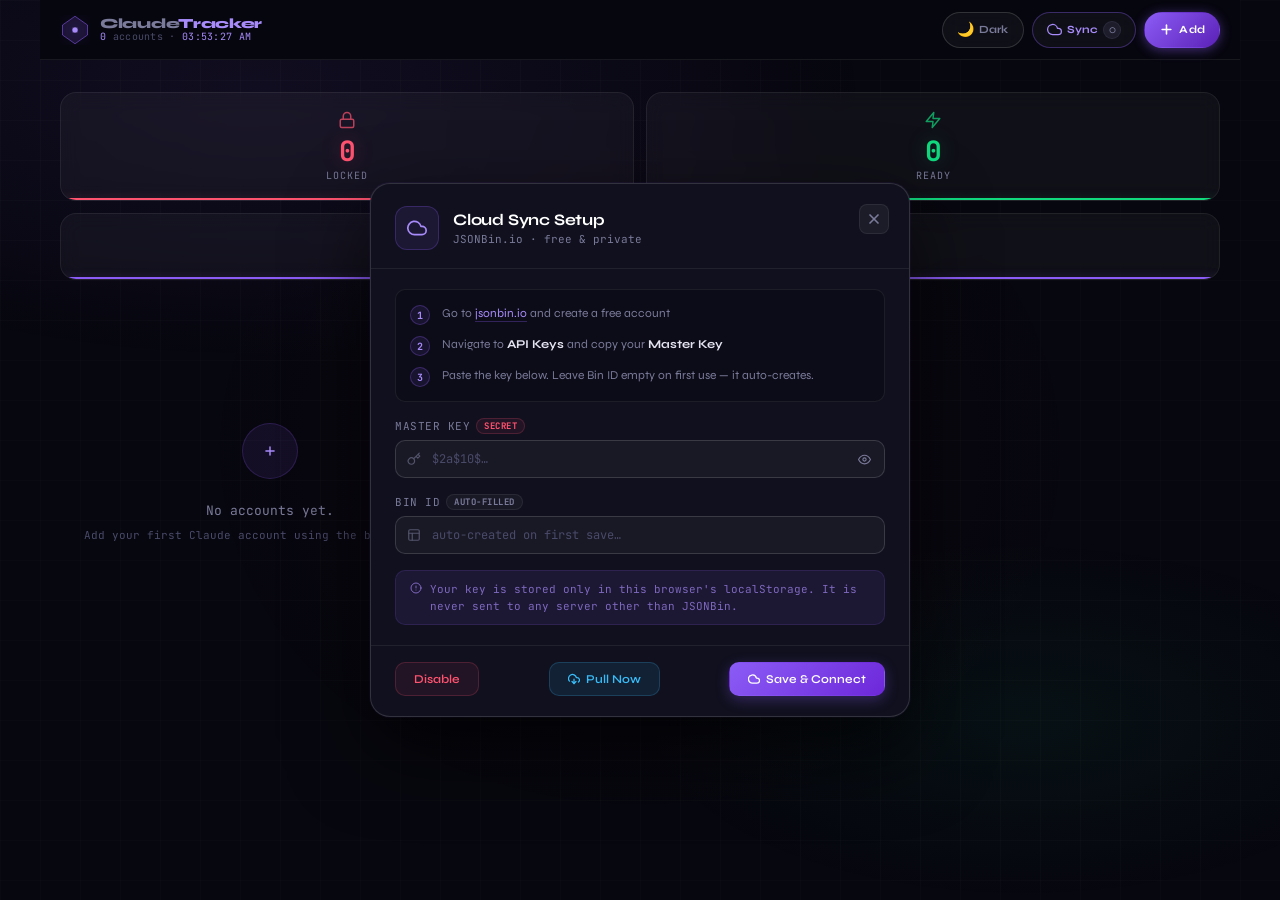
==== commit 9ec66f29: "fix" ====
--- a/index.html
+++ b/index.html
@@ -101,18 +101,6 @@
   </footer>
 </div>
 
-  <div class="theme-swatches">
-    <button class="theme-swatch active" data-theme="dark">
-      <span class="swatch-dot" style="background:#8b5cf6;color:#8b5cf6"></span>
-      🌙 Dark
-    </button>
-    <button class="theme-swatch" data-theme="light">
-      <span class="swatch-dot" style="background:#7c3aed;color:#7c3aed"></span>
-      ☀️ Day
-    </button>
-  </div>
-</div>
-
 <!-- Toast -->
 <div class="toast" id="toast"></div>
 
